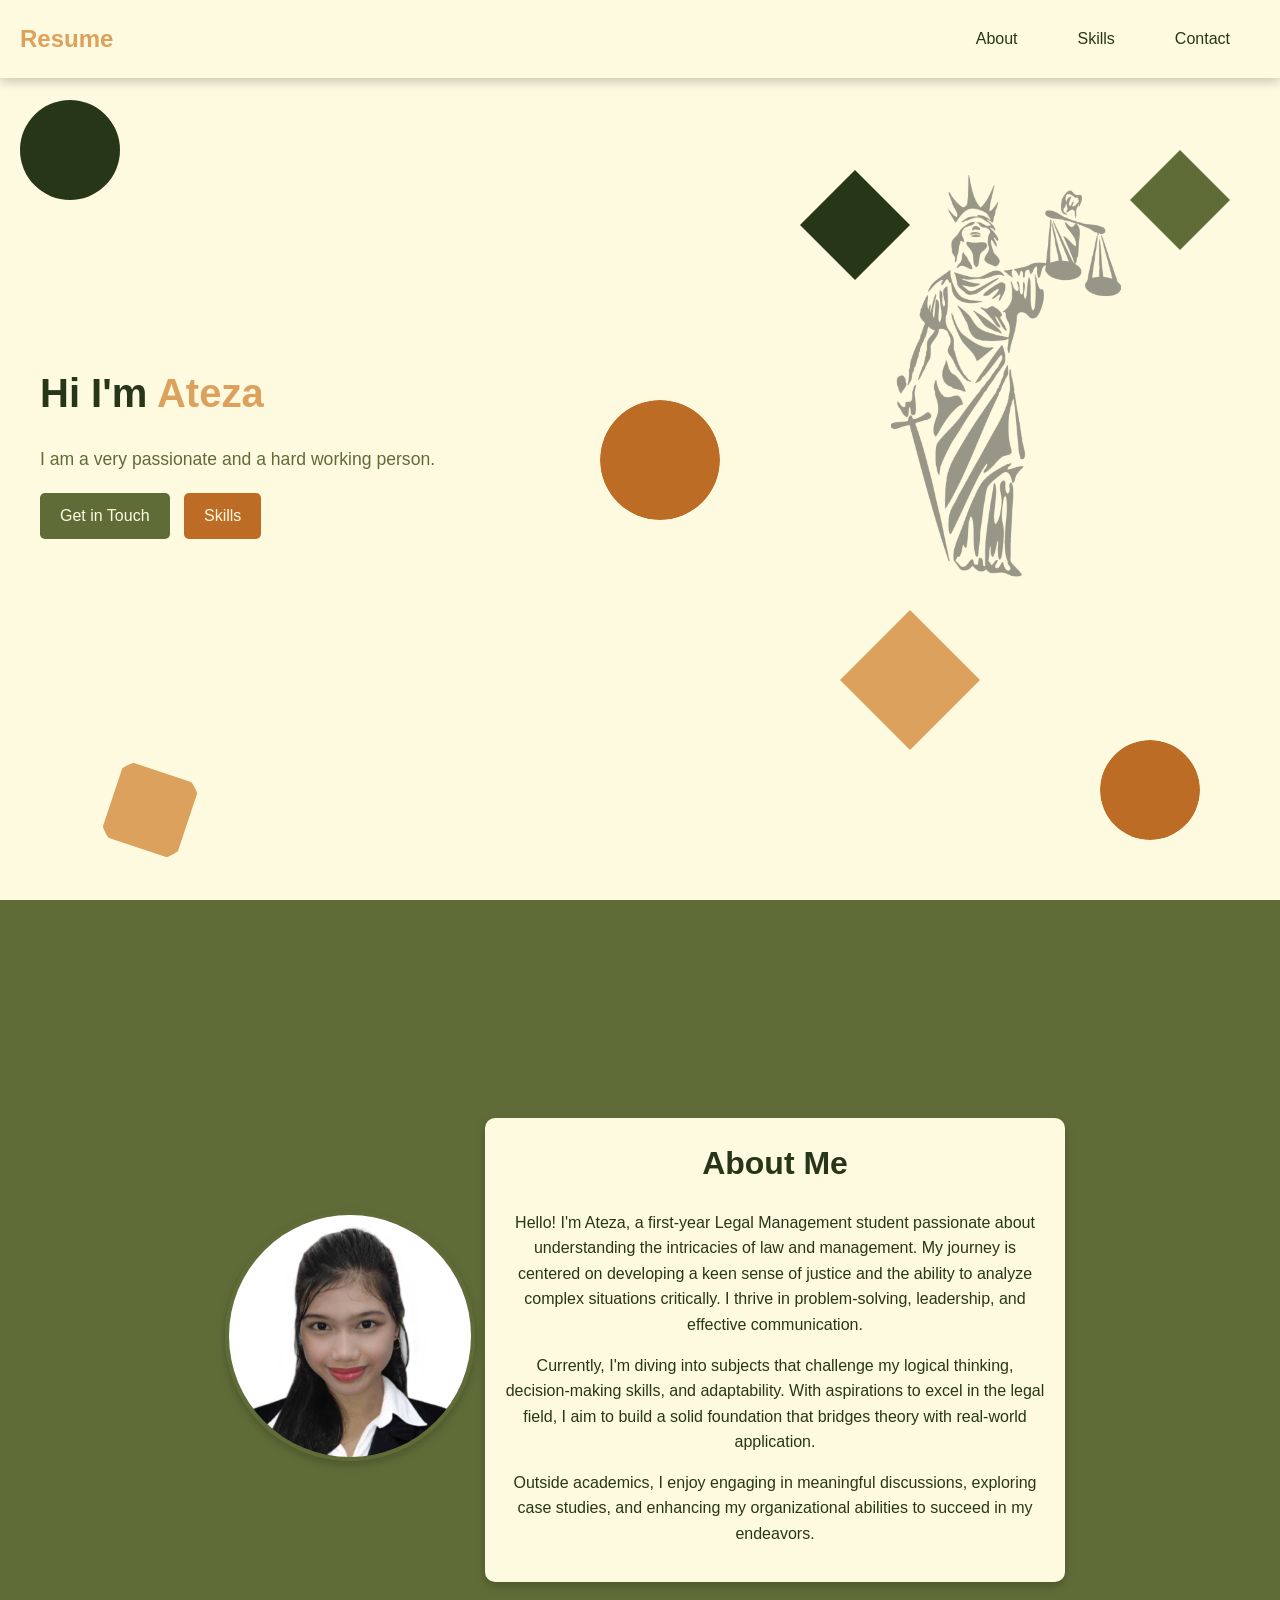
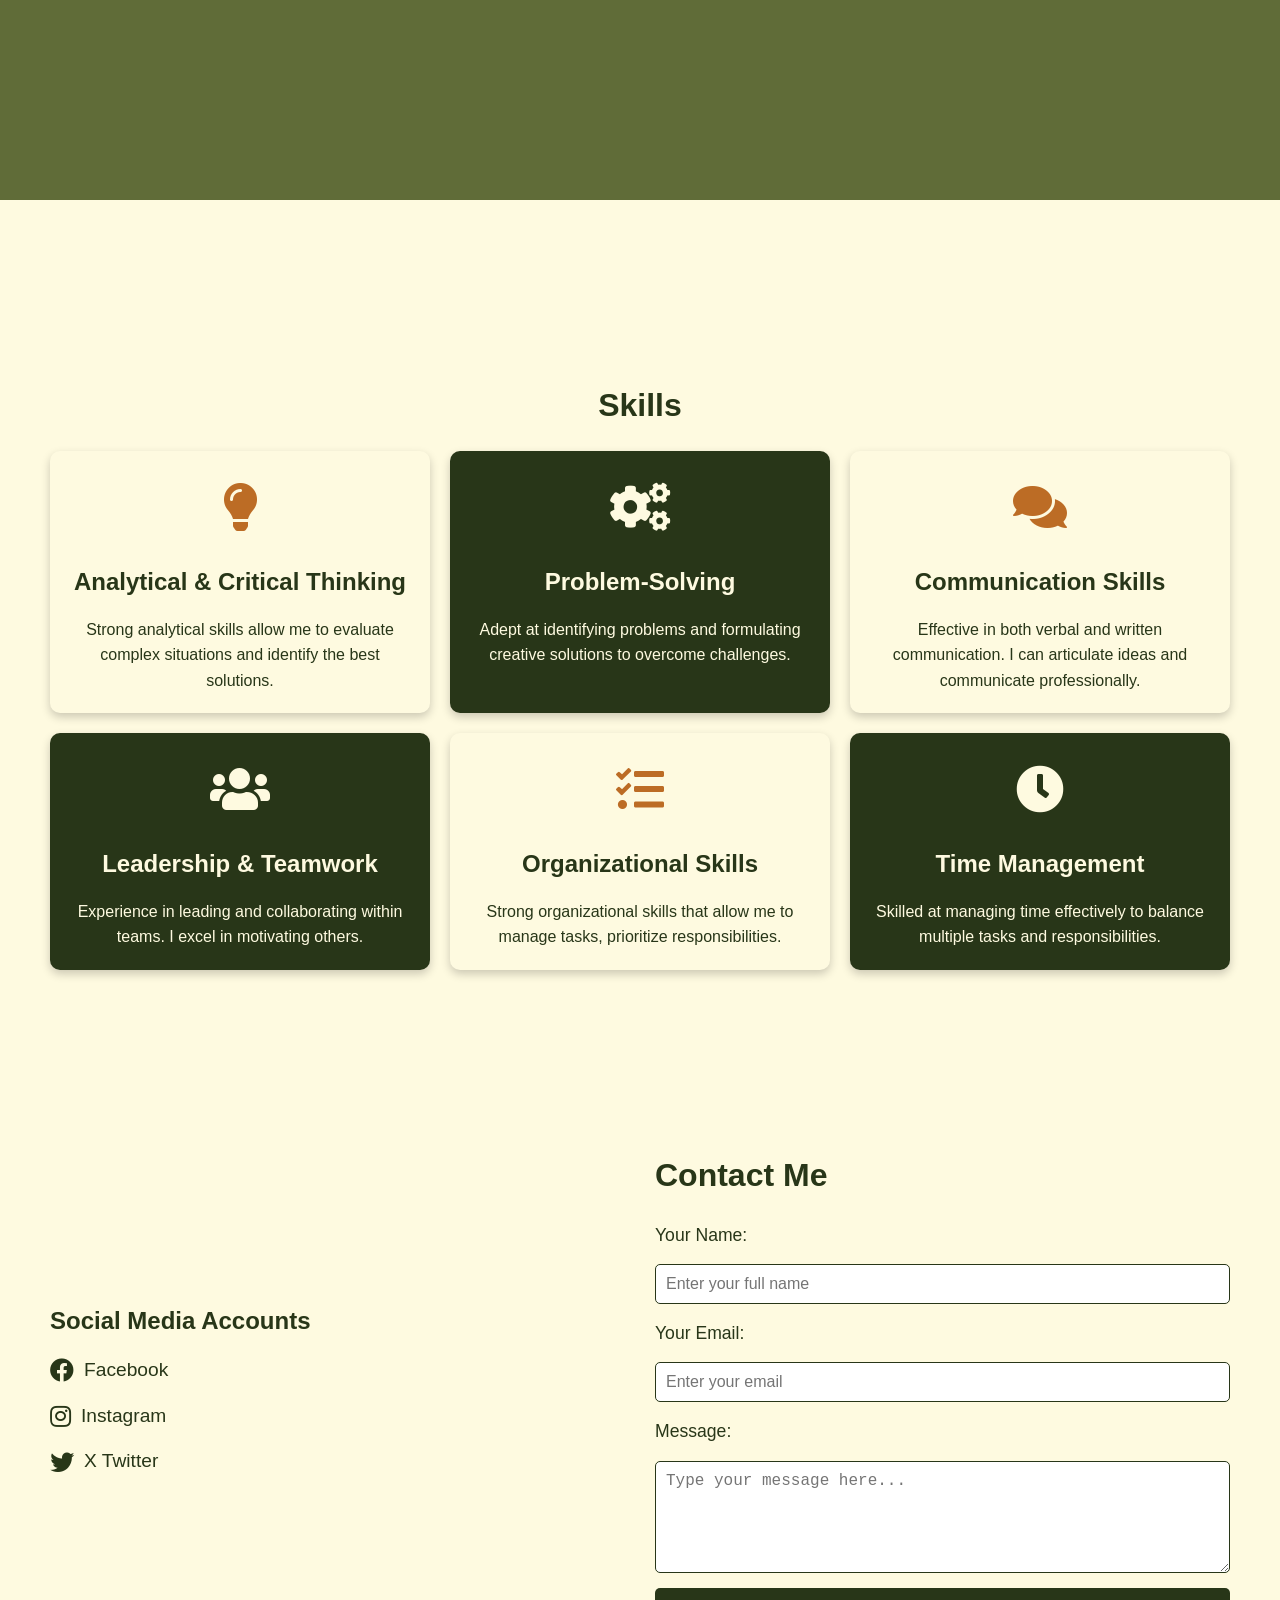
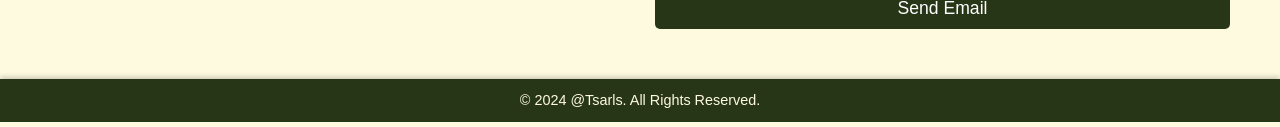
==== index.html @ a41e2f89 "Update and rename Main.html to index.html Signed-off-by: keinnnn26 <gurangoateza@gmail.com>" ====
<!DOCTYPE html>
<html lang="en">
<head>
    <meta charset="UTF-8">
    <meta name="viewport" content="width=device-width, initial-scale=1.0">
    <title>Resume Website</title>
    <link rel="stylesheet" href="/Style.css">
    <link rel="stylesheet" href="https://cdn.jsdelivr.net/npm/aos@2.3.4/dist/aos.css">
    <link href="https://cdnjs.cloudflare.com/ajax/libs/font-awesome/5.15.4/css/all.min.css" rel="stylesheet">
    <script src="https://cdn.jsdelivr.net/npm/aos@2.3.4/dist/aos.js"></script>
</head>
<body>
    <header>
        <nav class="navbar">
            <div class="logo">Resume</div>
            <ul class="nav-links">
                <li><a href="#about">About</a></li>
                <li><a href="#skills">Skills</a></li>
                <li><a href="#contact">Contact</a></li>
            </ul>
            <div class="burger">
                <div class="line1"></div>
                <div class="line2"></div>
                <div class="line3"></div>
            </div>
        </nav>
    </header>

    <section id="home" class="welcome-section">
        <div class="content">
            <h1>Hi I'm <span>Ateza</span></h1>
            <p>I am a very passionate and a hard working person.</p>
            <div class="cta-buttons">
                <a href="#contact" class="btn-secondary">Get in Touch</a>
                <a href="#skills" class="btn-primary">Skills</a>
            </div>
        </div>
        <div class="shapes-container">
            <img src="Legal-logo.png" alt="">
            <div class="shape shape1"></div>
            <div class="shape shape2"></div>
            <div class="shape shape3"></div>
            <div class="shape shape4"></div>
            <div class="shape shape5"></div>
            <div class="shape shape6"></div>
            <div class="shape shape7"></div>
        </div>
    </section>

    <!-- About Section -->
    <section id="about">
        <div class="about-container" data-aos="fade-up">
            <div class="about-image" data-aos="zoom-in">
                <img src="Pic.jpg" alt="Your Photo">
            </div>
            <div class="about-content" data-aos="fade-left">
                <h2>About Me</h2>
                <p>Hello! I'm Ateza, a first-year Legal Management student passionate about understanding the intricacies of law and management. My journey is centered on developing a keen sense of justice and the ability to analyze complex situations critically. I thrive in problem-solving, leadership, and effective communication.</p>
                <p>Currently, I'm diving into subjects that challenge my logical thinking, decision-making skills, and adaptability. With aspirations to excel in the legal field, I aim to build a solid foundation that bridges theory with real-world application.</p>
                <p>Outside academics, I enjoy engaging in meaningful discussions, exploring case studies, and enhancing my organizational abilities to succeed in my endeavors.</p>
            </div>
        </div>
    </section>

 <!-- Skills Section -->
<section id="skills">
    <h2>Skills</h2>
    <div class="skills-container">
        <!-- Analytical and Critical Thinking -->
        <div class="skill-card cream">
            <div class="skill-icon">
                <i class="fas fa-lightbulb"></i>
            </div>
            <h3>Analytical & Critical Thinking</h3>
            <p>Strong analytical skills allow me to evaluate complex situations and identify the best solutions.</p>
        </div>

         <!-- Problem Solving Skills -->
         <div class="skill-card dark-green">
            <div class="skill-icon">
                <i class="fas fa-cogs"></i>
            </div>
            <h3>Problem-Solving</h3>
            <p>Adept at identifying problems and formulating creative solutions to overcome challenges.</p>
        </div>

        <!-- Communication Skills -->
        <div class="skill-card cream">
            <div class="skill-icon">
                <i class="fas fa-comments"></i>
            </div>
            <h3>Communication Skills</h3>
            <p>Effective in both verbal and written communication. I can articulate ideas and communicate professionally.</p>
        </div>

        <!-- Leadership and Teamwork -->
        <div class="skill-card dark-green">
            <div class="skill-icon">
                <i class="fas fa-users"></i>
            </div>
            <h3>Leadership & Teamwork</h3>
            <p>Experience in leading and collaborating within teams. I excel in motivating others.</p>
        </div>

        <!-- Organizational Skills -->
        <div class="skill-card cream">
            <div class="skill-icon">
                <i class="fas fa-tasks"></i>
            </div>
            <h3>Organizational Skills</h3>
            <p>Strong organizational skills that allow me to manage tasks, prioritize responsibilities.</p>
        </div>

        <!-- Time Management -->
        <div class="skill-card dark-green">
            <div class="skill-icon">
                <i class="fas fa-clock"></i>
            </div>
            <h3>Time Management</h3>
            <p>Skilled at managing time effectively to balance multiple tasks and responsibilities.</p>
        </div>
    </div>
</section>

<section id="contacts">
    <div class="contact-container">
        <!-- Left: Social Media Links -->
        <div class="social-links">
            <h2>Social Media Accounts</h2>
            <a href="https://facebook.com" target="_blank" class="social-icon">
                <i class="fab fa-facebook"></i> Facebook
            </a>
            <a href="https://instagram.com" target="_blank" class="social-icon">
                <i class="fab fa-instagram"></i> Instagram
            </a>
            <a href="https://twitter.com" target="_blank" class="social-icon">
                <i class="fab fa-twitter"></i> X Twitter 
            </a>
        </div>

        <!-- Right: Contact Form -->
        <div class="contact-details">
            <h3>Contact Me</h3>

            <!-- Form -->
            <form action="mailto:youremail@example.com" method="post" enctype="text/plain" class="contact-form" onsubmit="return validateForm()">
                <label for="name">Your Name:</label>
                <input type="text" id="name" name="name" required pattern="[A-Za-z\s]+" placeholder="Enter your full name" title="Only letters and spaces are allowed" />

                <label for="email">Your Email:</label>
                <input type="email" id="email" name="email" required placeholder="Enter your email" />

                <label for="message">Message:</label>
                <textarea id="message" name="message" rows="5" cols="40" placeholder="Type your message here..." required></textarea>

                <button type="submit">Send Email</button>
            </form>
        </div>
    </div>
</section>

    <footer>
        <div>
            <p>&copy; 2024 @Tsarls. All Rights Reserved.</p>
        </div>
    </footer>
<script src="/script.js"></script>
<script src="https://cdn.emailjs.com/dist/email.min.js"></script>
</body>
</html>
---- Style.css ----
/* Color Palette */
:root {
    --green-dark: #283618;
    --green-light: #606C38;
    --cream: #FEFAE0;
    --brown-light: #DDA15E;
    --brown-dark: #BC6C25;
}

html {
    scroll-behavior: smooth;
}

* {
    margin: 0;
    padding: 0;
    box-sizing: border-box;
}

body {
    font-family: Arial, sans-serif;
    line-height: 1.6;
    background: var(--cream);
    color: var(--green-dark);
}

header {
    position: fixed;
    top: 0;
    width: 100%;
    background: var(--cream);
    color: white;
    z-index: 1000;
    margin-bottom: 30px;
}

.navbar {
    display: flex;
    justify-content: space-between;
    align-items: center;
    padding: 20px 20px;
    box-shadow: 0px 4px 10px rgba(0, 0, 0, 0.2);
}

.logo {
    font-size: 1.5rem;
    font-weight: bold;
    color: var(--brown-light);
}

.nav-links {
    display: flex;
    list-style: none;
}

.nav-links li {
    margin: 0 30px;
}

.nav-links a {
    text-decoration: none;
    color: var(--green-dark);
    font-size: 1rem;
    transition: color 0.3s ease-in-out;
}

.nav-links a:hover {
    color: var(--brown-light);
}

.burger {
    display: none;
    cursor: pointer;
    flex-direction: column;
    gap: 5px;
}

.burger div {
    width: 25px;
    height: 3px;
    background: var(--green-dark);
    transition: all 0.3s ease-in-out;
}

@media screen and (max-width: 768px) {
    .nav-links {
        display: none;
        flex-direction: column;
        background: var(--cream);
        position: absolute;
        top: 50px;
        right: 20px;
        width: 200px;
        text-align: center;
        border-radius: 15px;
        box-shadow: 0px 4px 10px rgba(0, 0, 0, 0.2);
    }

    .nav-links li {
        margin: 30px 10px;
    }

    .burger {
        display: flex;
    }

    .nav-links.active {
        display: flex;
    }

    .burger .line1.rotate1 {
        transform: rotate(45deg) translate(5px, 5px);
    }

    .burger .line2 {
        opacity: 0;
    }

    .burger .line3.rotate2 {
        transform: rotate(-45deg) translate(5px, -5px);
    }
}

/* Welcome Section */
.welcome-section {
    display: flex;
    justify-content: space-between;
    align-items: center;
    min-height: 100vh;
    padding: 40px;
    background: var(--cream);
}

.welcome-section .content {
    max-width: 50%;
    z-index: 2;
}

.welcome-section h1 {
    font-size: 2.5rem;
    color: var(--green-dark);
}

.welcome-section h1 span {
    color: var(--brown-light);
}

.welcome-section p {
    margin: 20px 0;
    font-size: 1.1rem;
    color: var(--green-light);
}

.cta-buttons {
    margin-top: 20px;
}

.cta-buttons .btn-primary,
.cta-buttons .btn-secondary {
    display: inline-block;
    padding: 10px 20px;
    margin-right: 10px;
    font-size: 1rem;
    text-decoration: none;
    border-radius: 5px;
    transition: all 0.3s ease-in-out;

}

.cta-buttons .btn-primary {
    background: var(--brown-dark);
    color: var(--cream);
}

.cta-buttons .btn-primary:hover {
    background: var(--brown-light);
}

.cta-buttons .btn-secondary {
    background: var(--green-light);
    color: var(--cream);
}

.cta-buttons .btn-secondary:hover {
    background: var(--green-dark);
}


/* Container for the shapes */
.shapes-container {
    position: absolute;
    top: 0;
    left: 0;
    width: 100%;
    height: 100%;
    z-index: 1; 
    pointer-events: none; 
    overflow: hidden;
}

/* Shared styles for shapes */
.shape {
    position: absolute;
    width: 100px;
    height: 100px;
    border-radius: 50%;
    transition: transform 0.3s ease-in-out;
    pointer-events: auto; 
}

.shapes-container img {
    position: absolute;
    top: 150px;
    left: 750px;
    width: 40%; 
    height: auto;
    z-index: 1;
    opacity: 40%; 
    pointer-events: none;
}


.shape:hover {
    transform: scale(1.1) rotate(10deg);
}

/* Unique positions and designs for each shape */
.shape1 {
    background: var(--green-dark);
    top: 100px;
    left: 20px;
}

.shape2 {
    background: var(--green-light);
    clip-path: polygon(50% 0%, 100% 50%, 50% 100%, 0% 50%);
    top: 150px;
    right: 50px;
}

.shape3 {
    background: var(--brown-light);
    clip-path: polygon(25% 0%, 100% 25%, 75% 100%, 0% 75%);
    bottom: 40px;
    left: 100px;
}

.shape4 {
    background: var(--brown-dark);
    clip-path: circle(50% at 50% 50%);
    bottom: 60px;
    right: 80px;
}

.shape5 {
    background: var(--brown-dark);
    clip-path: circle(50% at 50% 50%);
    top: 400px;
    left: 600px;
    width: 120px;
    height: 120px;
}

.shape6 {
    background: var(--brown-light);
    clip-path: polygon(50% 0%, 100% 50%, 50% 100%, 0% 50%);
    bottom: 150px;
    right: 300px;
    width: 140px;
    height: 140px;
}

.shape7{
    background: var(--green-dark);
    clip-path: polygon(50% 0%, 100% 50%, 50% 100%, 0% 50%);
    top: 170px;
    left: 800px;
    width: 110px;
    height: 110px;
}


@media screen and (max-width: 768px) {
    .welcome-section {
        flex-direction: column;
        text-align: center;
        margin-top: 200px;
    }

    .welcome-section .content {
        max-width: 100%;
    }

    .shapes {
        justify-content: center;
    }

    .shapes-container img {
        position: static; 
        width: 70%; 
        margin: 150px 150px 10px auto; 
        display: block;  
        opacity: 10%;
    }
}

/* About Section */
#about {
    padding: 60px 20px;
    background: var(--green-light);
    color: var(--cream);
    text-align: center;
    min-height: 100vh; 
    display: flex; 
    flex-direction: column; 
    justify-content: center;
    align-items: center;
}

.about-container {
    display: flex;
    align-items: center;
    justify-content: space-between;
    max-width: 1200px;
    margin: 0 auto;
    padding: 20px;
    flex-wrap: wrap; 
}

.about-image {
    flex: 1;
    text-align: center;
    margin-bottom: 20px; 
}

.about-image img {
    max-width: 250px;
    border-radius: 50%;
    border: 4px solid var(--green-light);
    box-shadow: 0px 4px 10px rgba(0, 0, 0, 0.2);
}

.about-content {
    flex: 2;
    padding: 20px;
    color: var(--green-dark);
    background: var(--cream);
    border-radius: 10px;
    box-shadow: 0px 4px 10px rgba(0, 0, 0, 0.2);
    max-width: 600px; 
}

.about-content h2 {
    font-size: 2rem;
    margin-bottom: 20px;
}

.about-content p {
    margin-bottom: 15px;
    line-height: 1.6;
    color: var(--green-dark);
}

/* Media Queries for Responsiveness */
@media screen and (max-width: 768px) {
    #about {
        padding: 40px 20px;
    }

    .about-container {
        flex-direction: column; 
        align-items: center; 
    }

    .about-image img {
        max-width: 200px;
    }

    .about-content {
        padding: 20px;
        max-width: 100%; 
    }

    .about-content h2 {
        font-size: 1.8rem; 
    }

    .about-content p {
        font-size: 1rem; 
    }
}

/* Skills Section */
#skills {
    padding: 50px;
    text-align: center;
    background: var(--cream);
    color: var(--green-dark);
    min-height: 100vh; 
    display: flex;
    flex-direction: column;
    justify-content: center;
}

/* Title Style */
#skills h2 {
    font-size: 2rem;
    margin-bottom: 20px;
    margin-top: 50px;
    color: var(--green-dark);
}

.skills-container {
    max-width: 1200px;
    margin: 0 auto;
    display: grid;
    grid-template-columns: repeat(3, 1fr); 
    gap: 20px;
}

.skill-card {
    padding: 20px;
    border-radius: 10px;
    box-shadow: 0px 4px 10px rgba(0, 0, 0, 0.2);
    text-align: center;
    transition: transform 0.3s ease-in-out;
    opacity: 0;
    transform: translateY(30px); 
}

.skill-card.cream {
    background: var(--cream);
    color: var(--green-dark);
}

.skill-card.dark-green {
    background: var(--green-dark);
    color: var(--cream);
}

.skill-card.dark-green .skill-icon {
    color: var(--cream); 
}

.skill-card:hover {
    transform: translateY(-10px);
}

.skill-icon {
    font-size: 3rem;
    color: var(--brown-dark);
    margin-bottom: 15px;
}

.skill-card.dark-green .skill-icon {
    color: var(--cream);
}

.skill-card h3 {
    font-size: 1.5rem;
    margin-bottom: 15px;
    color: inherit;
}

.skill-card p {
    font-size: 1rem;
    line-height: 1.6;
    color: inherit;
}

/* Media Query for Mobile Devices */
@media screen and (max-width: 768px) {
    .skills-container {
        grid-template-columns: 1fr; 
    }
}

@keyframes fadeInOnScroll {
    from {
        opacity: 0;
        transform: translateY(50px);
    }
    to {
        opacity: 1;
        transform: translateY(0);
    }
}

.skill-card {
    animation: fadeInOnScroll 1s ease-out forwards;
}

.skill-card.cream {
    animation-delay: 0.1s;
}

.skill-card.dark-green {
    animation-delay: 0.2s;
}


@media screen and (max-width: 600px) {
    #skills {
        padding: 20px;
    }

    .skills-container {
        grid-template-columns: 1fr; 
    }

    .skill-card {
        padding: 15px;
        font-size: 0.9rem; 
    }
}

#contacts {
    padding: 50px;
    background: var(--cream);
    color: var(--green-dark);
}

.contact-container {
    display: grid;
    grid-template-columns: 1fr 1fr; /* 2 equal-width columns */
    gap: 30px;
    align-items: center;
    max-width: 1200px;
    margin: 0 auto;
}

.social-links {
    display: flex;
    flex-direction: column;
    gap: 15px;
}

.social-icon {
    display: flex;
    align-items: center;
    text-decoration: none;
    color: var(--green-dark);
    font-size: 1.2rem;
    transition: color 0.3s ease;
}

.social-icon i {
    font-size: 1.5rem;
    margin-right: 10px;
}

.social-icon:hover {
    color: var(--green-light);
}

.contact-details {
    display: flex;
    flex-direction: column;
    gap: 20px;
}

.contact-details h3 {
    font-size: 2rem;
    color: var(--green-dark);
}

.contact-form {
    display: flex;
    flex-direction: column;
    gap: 15px;
}

.contact-form label {
    font-size: 1.1rem;
    color: var(--green-dark);
}

.contact-form input,
.contact-form textarea {
    padding: 10px;
    border-radius: 5px;
    border: 1px solid var(--green-dark);
    font-size: 1rem;
}

.contact-form input[type="text"]:focus,
.contact-form input[type="email"]:focus,
.contact-form textarea:focus {
    outline: none;
    border-color: var(--green-light);
}

.contact-form button {
    padding: 10px;
    background-color: var(--green-dark);
    color: white;
    border: none;
    border-radius: 5px;
    font-size: 1.1rem;
    cursor: pointer;
    transition: background-color 0.3s ease;
}

.contact-form button:hover {
    background-color: var(--green-light);
}

/* Responsive adjustments */
@media screen and (max-width: 768px) {
    .contact-container {
        grid-template-columns: 1fr; /* Stack the sections on smaller screens */
        text-align: center;
    }

    .social-links {
        align-items: center;
    }

    .contact-details form {
        width: 100%;
    }

    .contact-form input,
    .contact-form textarea,
    .contact-form button {
        width: 100%;
    }
}









footer {
    background: var(--green-dark);
    color: var(--cream);
    text-align: center;
    padding: 10px 20px;
    font-size: 0.9rem;
    box-shadow: 0px -2px 5px rgba(0, 0, 0, 0.2);
}
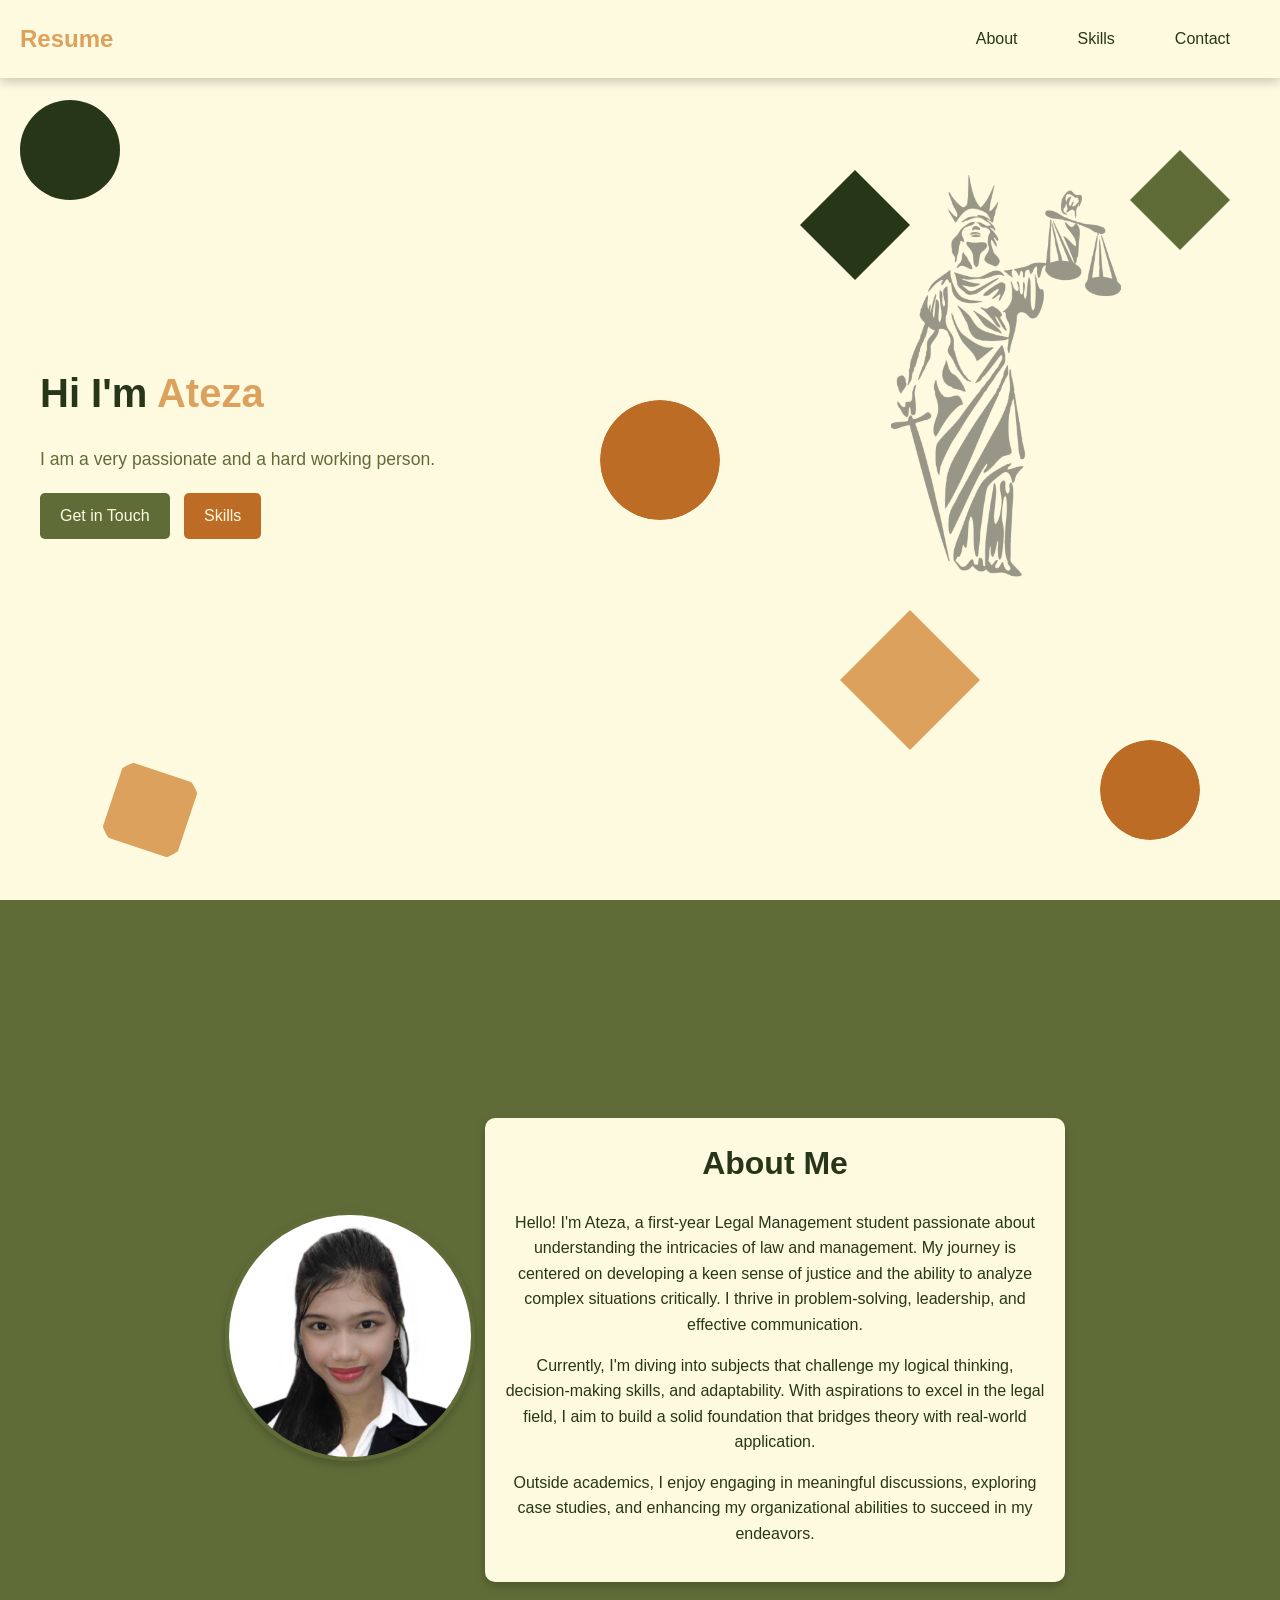
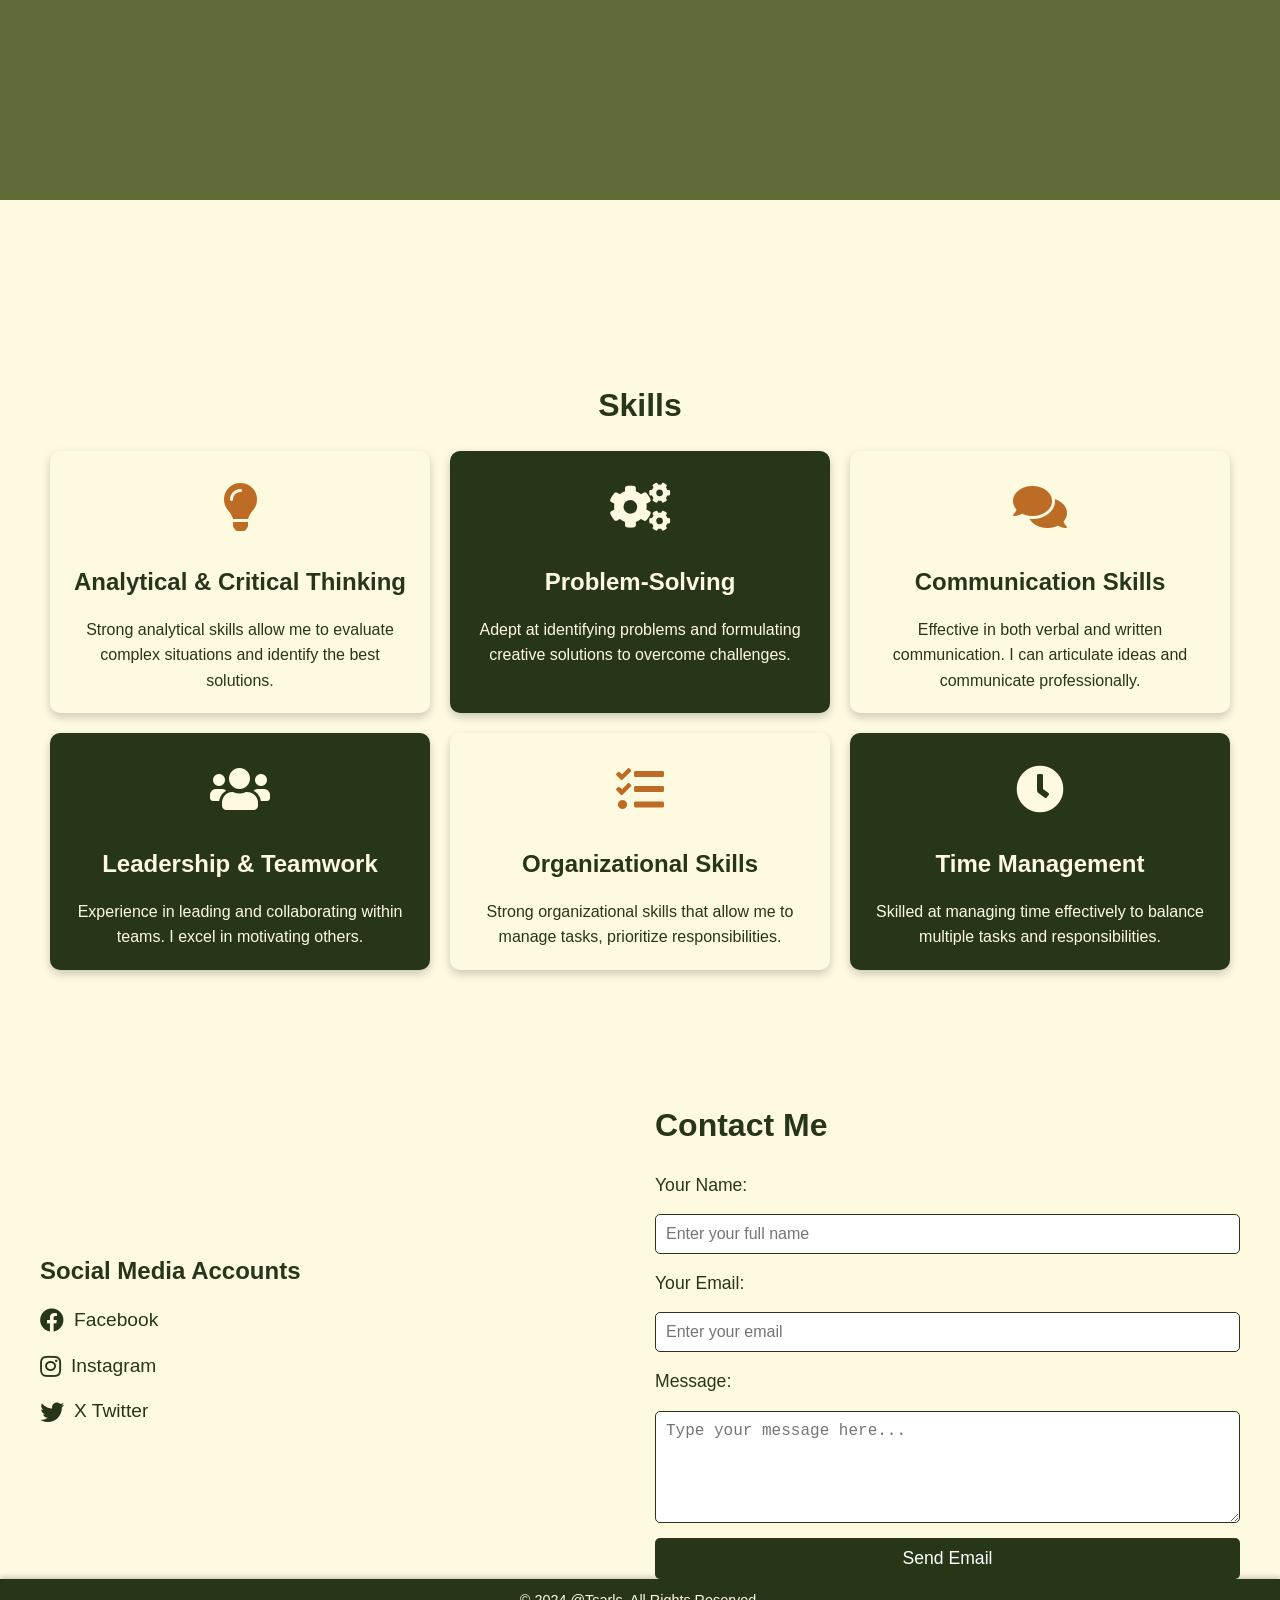
==== commit 2ca662de: "Update index.html Signed-off-by: keinnnn26 <gurangoateza@gmail.com>" ====
--- a/index.html
+++ b/index.html
@@ -3,8 +3,9 @@
 <head>
     <meta charset="UTF-8">
     <meta name="viewport" content="width=device-width, initial-scale=1.0">
-    <title>Resume Website</title>
-    <link rel="stylesheet" href="/Style.css">
+    <title>Ateza Resume</title>
+    <link rel="icon" href="assests/images/Legal-logo.png" type="image/png">
+    <link rel="stylesheet" href="assests/css/style.css">
     <link rel="stylesheet" href="https://cdn.jsdelivr.net/npm/aos@2.3.4/dist/aos.css">
     <link href="https://cdnjs.cloudflare.com/ajax/libs/font-awesome/5.15.4/css/all.min.css" rel="stylesheet">
     <script src="https://cdn.jsdelivr.net/npm/aos@2.3.4/dist/aos.js"></script>
@@ -36,7 +37,7 @@
             </div>
         </div>
         <div class="shapes-container">
-            <img src="Legal-logo.png" alt="">
+            <img src="assests/images/Legal-logo.png" alt="">
             <div class="shape shape1"></div>
             <div class="shape shape2"></div>
             <div class="shape shape3"></div>
@@ -51,7 +52,7 @@
     <section id="about">
         <div class="about-container" data-aos="fade-up">
             <div class="about-image" data-aos="zoom-in">
-                <img src="Pic.jpg" alt="Your Photo">
+                <img src="assests/images/Pic.jpg" alt="Your Photo">
             </div>
             <div class="about-content" data-aos="fade-left">
                 <h2>About Me</h2>
@@ -122,7 +123,7 @@
     </div>
 </section>
 
-<section id="contacts">
+<section id="contact">
     <div class="contact-container">
         <!-- Left: Social Media Links -->
         <div class="social-links">
@@ -143,7 +144,7 @@
             <h3>Contact Me</h3>
 
             <!-- Form -->
-            <form action="mailto:youremail@example.com" method="post" enctype="text/plain" class="contact-form" onsubmit="return validateForm()">
+            <form action="mailto:gurangoateza@gmail.com" method="post" enctype="text/plain" class="contact-form" onsubmit="return validateForm()">
                 <label for="name">Your Name:</label>
                 <input type="text" id="name" name="name" required pattern="[A-Za-z\s]+" placeholder="Enter your full name" title="Only letters and spaces are allowed" />
 
@@ -164,7 +165,7 @@
             <p>&copy; 2024 @Tsarls. All Rights Reserved.</p>
         </div>
     </footer>
-<script src="/script.js"></script>
+<script src="assests/js/script.js"></script>
 <script src="https://cdn.emailjs.com/dist/email.min.js"></script>
 </body>
 </html>
--- a/assests/css/style.css
+++ b/assests/css/style.css
@@ -0,0 +1,645 @@
+/* Color Palette */
+:root {
+    --green-dark: #283618;
+    --green-light: #606C38;
+    --cream: #FEFAE0;
+    --brown-light: #DDA15E;
+    --brown-dark: #BC6C25;
+}
+
+html {
+    scroll-behavior: smooth;
+}
+
+* {
+    margin: 0;
+    padding: 0;
+    box-sizing: border-box;
+}
+
+body {
+    font-family: Arial, sans-serif;
+    line-height: 1.6;
+    background: var(--cream);
+    color: var(--green-dark);
+}
+
+header {
+    position: fixed;
+    top: 0;
+    width: 100%;
+    background: var(--cream);
+    color: white;
+    z-index: 1000;
+    margin-bottom: 30px;
+}
+
+.navbar {
+    display: flex;
+    justify-content: space-between;
+    align-items: center;
+    padding: 20px 20px;
+    box-shadow: 0px 4px 10px rgba(0, 0, 0, 0.2);
+}
+
+.logo {
+    font-size: 1.5rem;
+    font-weight: bold;
+    color: var(--brown-light);
+}
+
+.nav-links {
+    display: flex;
+    list-style: none;
+}
+
+.nav-links li {
+    margin: 0 30px;
+}
+
+.nav-links a {
+    text-decoration: none;
+    color: var(--green-dark);
+    font-size: 1rem;
+    transition: color 0.3s ease-in-out;
+}
+
+.nav-links a:hover {
+    color: var(--brown-light);
+}
+
+.burger {
+    display: none;
+    cursor: pointer;
+    flex-direction: column;
+    gap: 5px;
+}
+
+.burger div {
+    width: 25px;
+    height: 3px;
+    background: var(--green-dark);
+    transition: all 0.3s ease-in-out;
+}
+
+@media screen and (max-width: 768px) {
+    .nav-links {
+        display: none;
+        flex-direction: column;
+        background: var(--cream);
+        position: absolute;
+        top: 50px;
+        right: 20px;
+        width: 200px;
+        text-align: center;
+        border-radius: 15px;
+        box-shadow: 0px 4px 10px rgba(0, 0, 0, 0.2);
+    }
+
+    .nav-links li {
+        margin: 30px 10px;
+    }
+
+    .burger {
+        display: flex;
+    }
+
+    .nav-links.active {
+        display: flex;
+    }
+
+    .burger .line1.rotate1 {
+        transform: rotate(45deg) translate(5px, 5px);
+    }
+
+    .burger .line2 {
+        opacity: 0;
+    }
+
+    .burger .line3.rotate2 {
+        transform: rotate(-45deg) translate(5px, -5px);
+    }
+}
+
+/* Welcome Section */
+.welcome-section {
+    display: flex;
+    justify-content: space-between;
+    align-items: center;
+    min-height: 100vh;
+    padding: 40px;
+    background: var(--cream);
+}
+
+.welcome-section .content {
+    max-width: 50%;
+    z-index: 2;
+}
+
+.welcome-section h1 {
+    font-size: 2.5rem;
+    color: var(--green-dark);
+}
+
+.welcome-section h1 span {
+    color: var(--brown-light);
+}
+
+.welcome-section p {
+    margin: 20px 0;
+    font-size: 1.1rem;
+    color: var(--green-light);
+}
+
+.cta-buttons {
+    margin-top: 20px;
+}
+
+.cta-buttons .btn-primary,
+.cta-buttons .btn-secondary {
+    display: inline-block;
+    padding: 10px 20px;
+    margin-right: 10px;
+    font-size: 1rem;
+    text-decoration: none;
+    border-radius: 5px;
+    transition: all 0.3s ease-in-out;
+
+}
+
+.cta-buttons .btn-primary {
+    background: var(--brown-dark);
+    color: var(--cream);
+}
+
+.cta-buttons .btn-primary:hover {
+    background: var(--brown-light);
+}
+
+.cta-buttons .btn-secondary {
+    background: var(--green-light);
+    color: var(--cream);
+}
+
+.cta-buttons .btn-secondary:hover {
+    background: var(--green-dark);
+}
+
+
+/* Container for the shapes */
+.shapes-container {
+    position: absolute;
+    top: 0;
+    left: 0;
+    width: 100%;
+    height: 100%;
+    z-index: 1; 
+    pointer-events: none; 
+    overflow: hidden;
+}
+
+/* Shared styles for shapes */
+.shape {
+    position: absolute;
+    width: 100px;
+    height: 100px;
+    border-radius: 50%;
+    transition: transform 0.3s ease-in-out;
+    pointer-events: auto; 
+}
+
+.shapes-container img {
+    position: absolute;
+    top: 150px;
+    left: 750px;
+    width: 40%; 
+    height: auto;
+    z-index: 1;
+    opacity: 40%; 
+    pointer-events: none;
+}
+
+
+.shape:hover {
+    transform: scale(1.1) rotate(10deg);
+}
+
+/* Unique positions and designs for each shape */
+.shape1 {
+    background: var(--green-dark);
+    top: 100px;
+    left: 20px;
+}
+
+.shape2 {
+    background: var(--green-light);
+    clip-path: polygon(50% 0%, 100% 50%, 50% 100%, 0% 50%);
+    top: 150px;
+    right: 50px;
+}
+
+.shape3 {
+    background: var(--brown-light);
+    clip-path: polygon(25% 0%, 100% 25%, 75% 100%, 0% 75%);
+    bottom: 40px;
+    left: 100px;
+}
+
+.shape4 {
+    background: var(--brown-dark);
+    clip-path: circle(50% at 50% 50%);
+    bottom: 60px;
+    right: 80px;
+}
+
+.shape5 {
+    background: var(--brown-dark);
+    clip-path: circle(50% at 50% 50%);
+    top: 400px;
+    left: 600px;
+    width: 120px;
+    height: 120px;
+}
+
+.shape6 {
+    background: var(--brown-light);
+    clip-path: polygon(50% 0%, 100% 50%, 50% 100%, 0% 50%);
+    bottom: 150px;
+    right: 300px;
+    width: 140px;
+    height: 140px;
+}
+
+.shape7{
+    background: var(--green-dark);
+    clip-path: polygon(50% 0%, 100% 50%, 50% 100%, 0% 50%);
+    top: 170px;
+    left: 800px;
+    width: 110px;
+    height: 110px;
+}
+
+
+@media screen and (max-width: 768px) {
+    .welcome-section {
+        flex-direction: column;
+        text-align: center;
+        margin-top: 200px;
+    }
+
+    .welcome-section .content {
+        max-width: 100%;
+    }
+
+    .shapes {
+        justify-content: center;
+    }
+
+    .shapes-container img {
+        position: static; 
+        width: 70%; 
+        margin: 150px 150px 10px auto; 
+        display: block;  
+        opacity: 10%;
+    }
+}
+
+/* About Section */
+#about {
+    padding: 60px 20px;
+    background: var(--green-light);
+    color: var(--cream);
+    text-align: center;
+    min-height: 100vh; 
+    display: flex; 
+    flex-direction: column; 
+    justify-content: center;
+    align-items: center;
+}
+
+.about-container {
+    display: flex;
+    align-items: center;
+    justify-content: space-between;
+    max-width: 1200px;
+    margin: 0 auto;
+    padding: 20px;
+    flex-wrap: wrap; 
+}
+
+.about-image {
+    flex: 1;
+    text-align: center;
+    margin-bottom: 20px; 
+}
+
+.about-image img {
+    max-width: 250px;
+    border-radius: 50%;
+    border: 4px solid var(--green-light);
+    box-shadow: 0px 4px 10px rgba(0, 0, 0, 0.2);
+}
+
+.about-content {
+    flex: 2;
+    padding: 20px;
+    color: var(--green-dark);
+    background: var(--cream);
+    border-radius: 10px;
+    box-shadow: 0px 4px 10px rgba(0, 0, 0, 0.2);
+    max-width: 600px; 
+}
+
+.about-content h2 {
+    font-size: 2rem;
+    margin-bottom: 20px;
+}
+
+.about-content p {
+    margin-bottom: 15px;
+    line-height: 1.6;
+    color: var(--green-dark);
+}
+
+/* Media Queries for Responsiveness */
+@media screen and (max-width: 768px) {
+    #about {
+        padding: 40px 20px;
+    }
+
+    .about-container {
+        flex-direction: column; 
+        align-items: center; 
+    }
+
+    .about-image img {
+        max-width: 200px;
+    }
+
+    .about-content {
+        padding: 20px;
+        max-width: 100%; 
+    }
+
+    .about-content h2 {
+        font-size: 1.8rem; 
+    }
+
+    .about-content p {
+        font-size: 1rem; 
+    }
+}
+
+/* Skills Section */
+#skills {
+    padding: 50px;
+    text-align: center;
+    background: var(--cream);
+    color: var(--green-dark);
+    min-height: 100vh; 
+    display: flex;
+    flex-direction: column;
+    justify-content: center;
+}
+
+/* Title Style */
+#skills h2 {
+    font-size: 2rem;
+    margin-bottom: 20px;
+    margin-top: 50px;
+    color: var(--green-dark);
+}
+
+.skills-container {
+    max-width: 1200px;
+    margin: 0 auto;
+    display: grid;
+    grid-template-columns: repeat(3, 1fr); 
+    gap: 20px;
+}
+
+.skill-card {
+    padding: 20px;
+    border-radius: 10px;
+    box-shadow: 0px 4px 10px rgba(0, 0, 0, 0.2);
+    text-align: center;
+    transition: transform 0.3s ease-in-out;
+    opacity: 0;
+    transform: translateY(30px); 
+}
+
+.skill-card.cream {
+    background: var(--cream);
+    color: var(--green-dark);
+}
+
+.skill-card.dark-green {
+    background: var(--green-dark);
+    color: var(--cream);
+}
+
+.skill-card.dark-green .skill-icon {
+    color: var(--cream); 
+}
+
+.skill-card:hover {
+    transform: translateY(-10px);
+}
+
+.skill-icon {
+    font-size: 3rem;
+    color: var(--brown-dark);
+    margin-bottom: 15px;
+}
+
+.skill-card.dark-green .skill-icon {
+    color: var(--cream);
+}
+
+.skill-card h3 {
+    font-size: 1.5rem;
+    margin-bottom: 15px;
+    color: inherit;
+}
+
+.skill-card p {
+    font-size: 1rem;
+    line-height: 1.6;
+    color: inherit;
+}
+
+/* Media Query for Mobile Devices */
+@media screen and (max-width: 768px) {
+    .skills-container {
+        grid-template-columns: 1fr; 
+    }
+}
+
+@keyframes fadeInOnScroll {
+    from {
+        opacity: 0;
+        transform: translateY(50px);
+    }
+    to {
+        opacity: 1;
+        transform: translateY(0);
+    }
+}
+
+.skill-card {
+    animation: fadeInOnScroll 1s ease-out forwards;
+}
+
+.skill-card.cream {
+    animation-delay: 0.1s;
+}
+
+.skill-card.dark-green {
+    animation-delay: 0.2s;
+}
+
+
+@media screen and (max-width: 600px) {
+    #skills {
+        padding: 20px;
+    }
+
+    .skills-container {
+        grid-template-columns: 1fr; 
+    }
+
+    .skill-card {
+        padding: 15px;
+        font-size: 0.9rem; 
+    }
+}
+
+#contacts {
+    padding: 50px;
+    background: var(--cream);
+    color: var(--green-dark);
+}
+
+.contact-container {
+    display: grid;
+    grid-template-columns: 1fr 1fr; /* 2 equal-width columns */
+    gap: 30px;
+    align-items: center;
+    max-width: 1200px;
+    margin: 0 auto;
+}
+
+.social-links {
+    display: flex;
+    flex-direction: column;
+    gap: 15px;
+}
+
+.social-icon {
+    display: flex;
+    align-items: center;
+    text-decoration: none;
+    color: var(--green-dark);
+    font-size: 1.2rem;
+    transition: color 0.3s ease;
+}
+
+.social-icon i {
+    font-size: 1.5rem;
+    margin-right: 10px;
+}
+
+.social-icon:hover {
+    color: var(--green-light);
+}
+
+.contact-details {
+    display: flex;
+    flex-direction: column;
+    gap: 20px;
+}
+
+.contact-details h3 {
+    font-size: 2rem;
+    color: var(--green-dark);
+}
+
+.contact-form {
+    display: flex;
+    flex-direction: column;
+    gap: 15px;
+}
+
+.contact-form label {
+    font-size: 1.1rem;
+    color: var(--green-dark);
+}
+
+.contact-form input,
+.contact-form textarea {
+    padding: 10px;
+    border-radius: 5px;
+    border: 1px solid var(--green-dark);
+    font-size: 1rem;
+}
+
+.contact-form input[type="text"]:focus,
+.contact-form input[type="email"]:focus,
+.contact-form textarea:focus {
+    outline: none;
+    border-color: var(--green-light);
+}
+
+.contact-form button {
+    padding: 10px;
+    background-color: var(--green-dark);
+    color: white;
+    border: none;
+    border-radius: 5px;
+    font-size: 1.1rem;
+    cursor: pointer;
+    transition: background-color 0.3s ease;
+}
+
+.contact-form button:hover {
+    background-color: var(--green-light);
+}
+
+/* Responsive adjustments */
+@media screen and (max-width: 768px) {
+    .contact-container {
+        grid-template-columns: 1fr; /* Stack the sections on smaller screens */
+        text-align: center;
+    }
+
+    .social-links {
+        align-items: center;
+    }
+
+    .contact-details form {
+        width: 100%;
+    }
+
+    .contact-form input,
+    .contact-form textarea,
+    .contact-form button {
+        width: 100%;
+    }
+}
+
+
+
+
+
+
+
+
+
+footer {
+    background: var(--green-dark);
+    color: var(--cream);
+    text-align: center;
+    padding: 10px 20px;
+    font-size: 0.9rem;
+    box-shadow: 0px -2px 5px rgba(0, 0, 0, 0.2);
+}
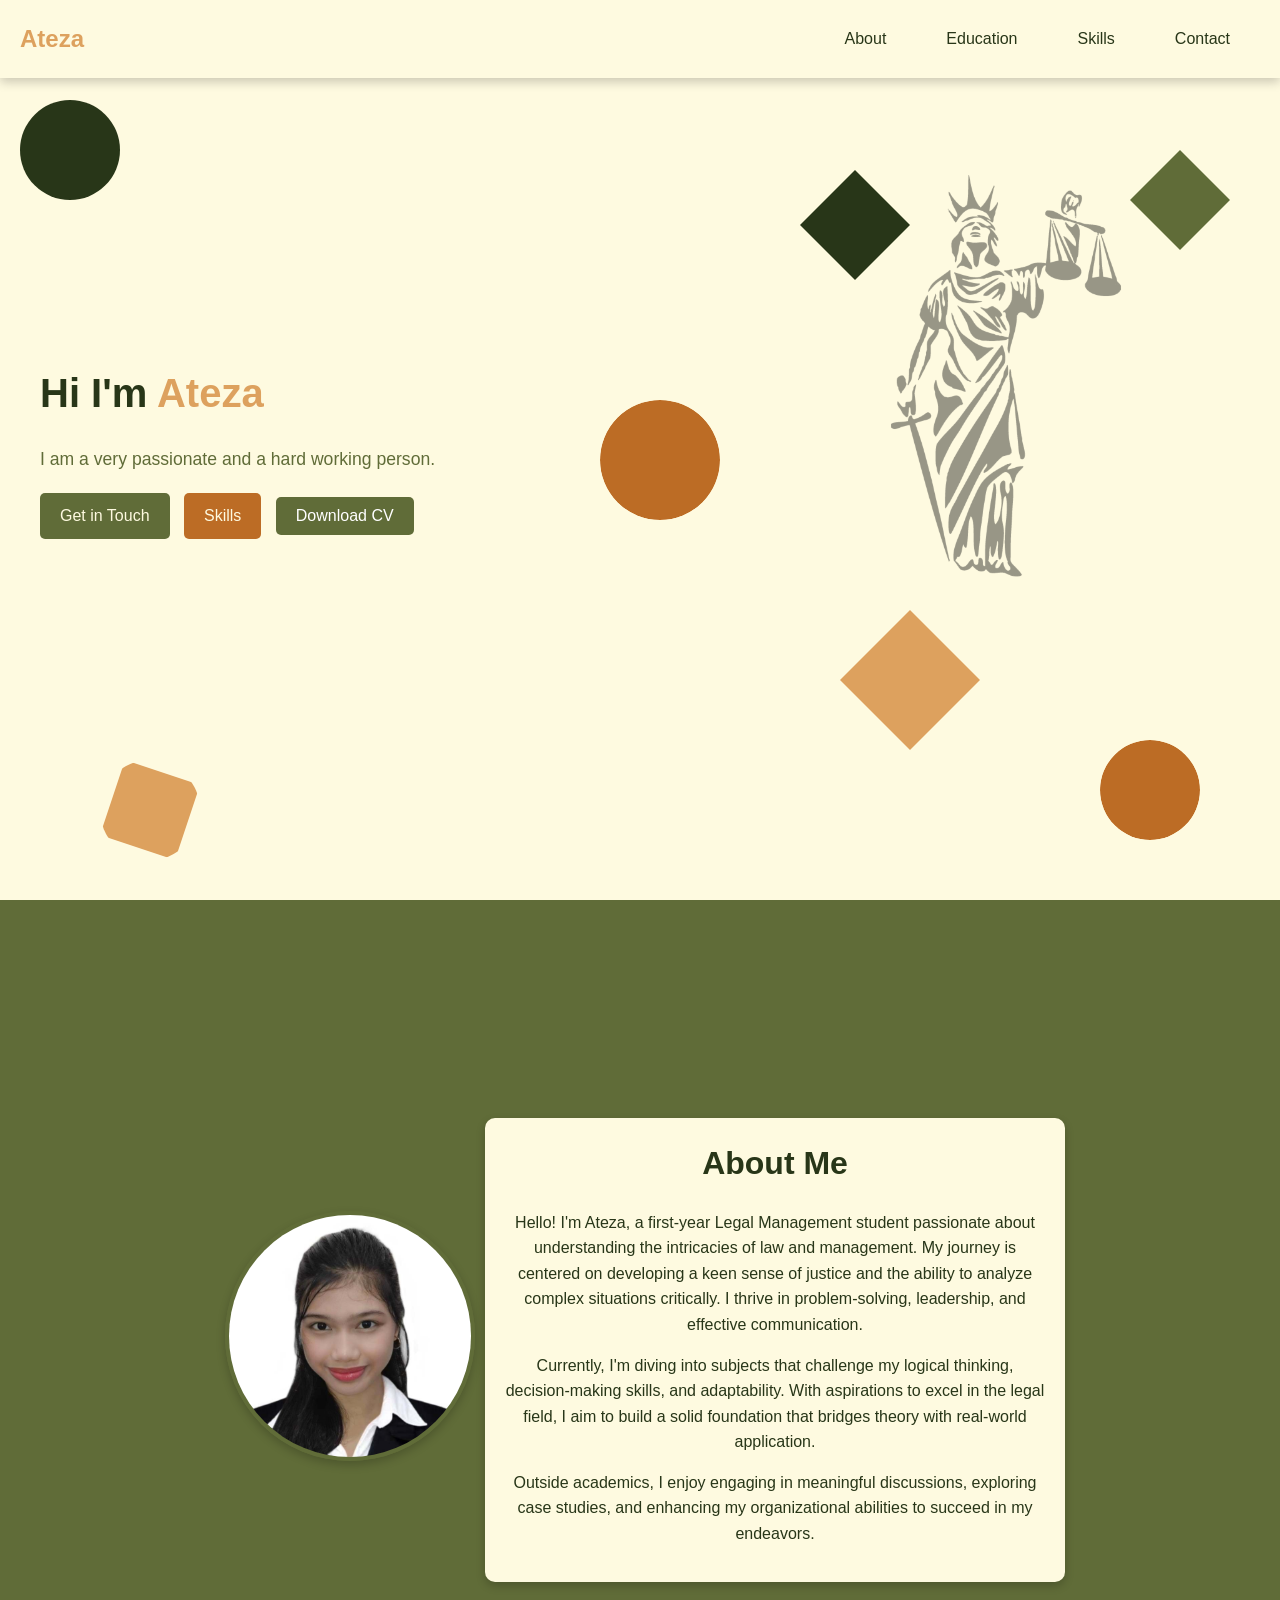
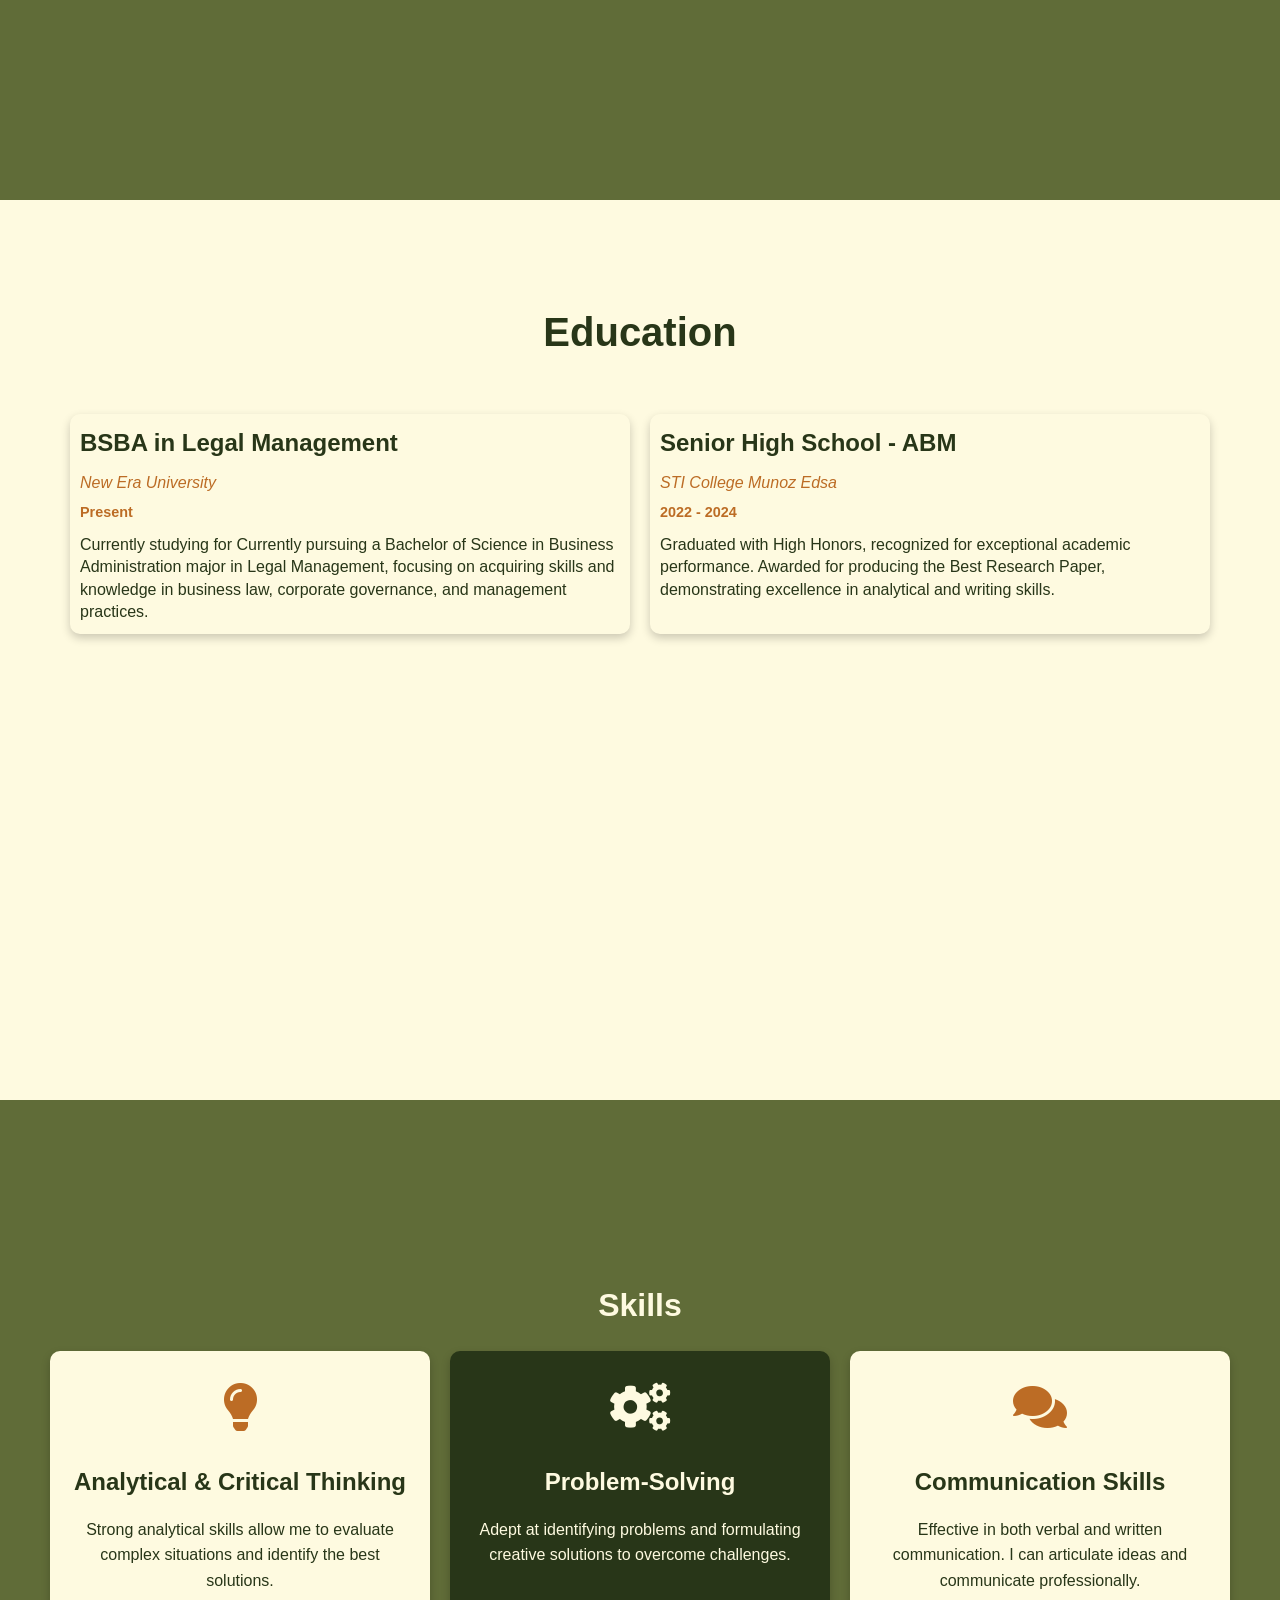
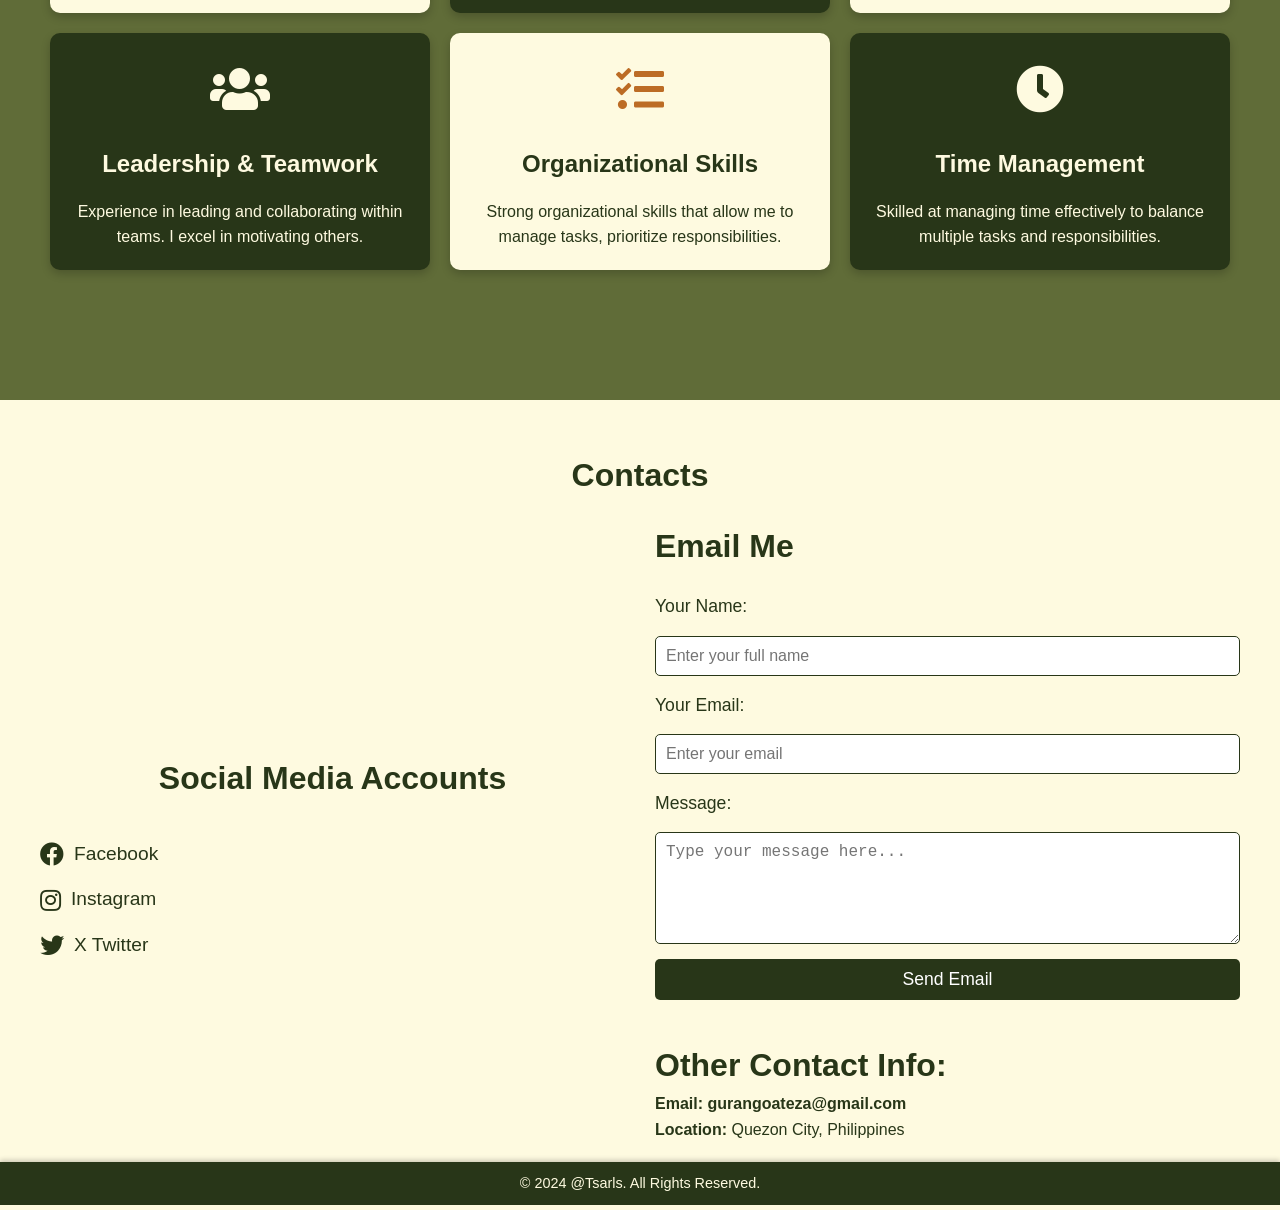
==== commit 065527cb: "Add files via upload Signed-off-by: keinnnn26 <gurangoateza@gmail.com>" ====
--- a/index.html
+++ b/index.html
@@ -4,8 +4,8 @@
     <meta charset="UTF-8">
     <meta name="viewport" content="width=device-width, initial-scale=1.0">
     <title>Ateza Resume</title>
-    <link rel="icon" href="assests/images/Legal-logo.png" type="image/png">
-    <link rel="stylesheet" href="assests/css/style.css">
+    <link rel="icon" href="assets/images/Legal-logo.png" type="image/png">
+    <link rel="stylesheet" href="assets/css/style.css">
     <link rel="stylesheet" href="https://cdn.jsdelivr.net/npm/aos@2.3.4/dist/aos.css">
     <link href="https://cdnjs.cloudflare.com/ajax/libs/font-awesome/5.15.4/css/all.min.css" rel="stylesheet">
     <script src="https://cdn.jsdelivr.net/npm/aos@2.3.4/dist/aos.js"></script>
@@ -13,9 +13,10 @@
 <body>
     <header>
         <nav class="navbar">
-            <div class="logo">Resume</div>
+            <div class="logo">Ateza</div>
             <ul class="nav-links">
                 <li><a href="#about">About</a></li>
+                <li><a href="#education">Education</a></li>
                 <li><a href="#skills">Skills</a></li>
                 <li><a href="#contact">Contact</a></li>
             </ul>
@@ -34,10 +35,11 @@
             <div class="cta-buttons">
                 <a href="#contact" class="btn-secondary">Get in Touch</a>
                 <a href="#skills" class="btn-primary">Skills</a>
+                <button onclick="downloadCV()" class="btn-download">Download CV</button>
             </div>
         </div>
         <div class="shapes-container">
-            <img src="assests/images/Legal-logo.png" alt="">
+            <img src="assets/images/Legal-logo.png" alt="">
             <div class="shape shape1"></div>
             <div class="shape shape2"></div>
             <div class="shape shape3"></div>
@@ -52,7 +54,7 @@
     <section id="about">
         <div class="about-container" data-aos="fade-up">
             <div class="about-image" data-aos="zoom-in">
-                <img src="assests/images/Pic.jpg" alt="Your Photo">
+                <img src="assets/images/Pic.jpg" alt="Your Photo">
             </div>
             <div class="about-content" data-aos="fade-left">
                 <h2>About Me</h2>
@@ -62,6 +64,34 @@
             </div>
         </div>
     </section>
+
+
+<!-- Education Section -->
+<section id="education">
+    <h2>Education</h2>
+    <div class="education-container">
+        <!-- First Education Entry -->
+        <div class="education-card">
+            <h3>BSBA in Legal Management</h3>
+            <p class="institution">New Era University</p>
+            <p class="year">Present</p>
+            <p class="description">
+                Currently studying for Currently pursuing a Bachelor of Science in Business Administration major in Legal Management, focusing on acquiring skills and knowledge in business law, corporate governance, and management practices.
+            </p>
+        </div>
+
+        <!-- Second Education Entry -->
+        <div class="education-card">
+            <h3>Senior High School - ABM</h3>
+            <p class="institution">STI College Munoz Edsa</p>
+            <p class="year">2022 - 2024</p>
+            <p class="description">
+                Graduated with High Honors, recognized for exceptional academic performance. Awarded for producing the Best Research Paper, demonstrating excellence in analytical and writing skills.
+            </p>
+        </div>
+
+    </div>
+</section>
 
  <!-- Skills Section -->
 <section id="skills">
@@ -122,10 +152,10 @@
         </div>
     </div>
 </section>
-
 <section id="contact">
+    <h2>Contacts</h2>
     <div class="contact-container">
-        <!-- Left: Social Media Links -->
+        <!-- Left: Social Media Accounts -->
         <div class="social-links">
             <h2>Social Media Accounts</h2>
             <a href="https://facebook.com" target="_blank" class="social-icon">
@@ -139,9 +169,9 @@
             </a>
         </div>
 
-        <!-- Right: Contact Form -->
+        <!-- Right: Contact Details and Form -->
         <div class="contact-details">
-            <h3>Contact Me</h3>
+            <h3>Email Me</h3>
 
             <!-- Form -->
             <form action="mailto:gurangoateza@gmail.com" method="post" enctype="text/plain" class="contact-form" onsubmit="return validateForm()">
@@ -156,6 +186,13 @@
 
                 <button type="submit">Send Email</button>
             </form>
+
+            <!-- Contact Details -->
+            <div class="additional-info">
+                <h3>Other Contact Info:</h3>
+                <p><strong>Email:</strong> <a href="mailto:gurangoateza@gmail.com">gurangoateza@gmail.com</a></p>
+                <p><strong>Location:</strong> Quezon City, Philippines</p>
+            </div>
         </div>
     </div>
 </section>
@@ -165,7 +202,7 @@
             <p>&copy; 2024 @Tsarls. All Rights Reserved.</p>
         </div>
     </footer>
-<script src="assests/js/script.js"></script>
+<script src="assets/js/script.js"></script>
 <script src="https://cdn.emailjs.com/dist/email.min.js"></script>
 </body>
-</html>
+</html>
--- a/assets/css/style.css
+++ b/assets/css/style.css
@@ -0,0 +1,794 @@
+/* Color Palette */
+:root {
+    --green-dark: #283618;
+    --green-light: #606C38;
+    --cream: #FEFAE0;
+    --brown-light: #DDA15E;
+    --brown-dark: #BC6C25;
+}
+
+html {
+    scroll-behavior: smooth;
+}
+
+* {
+    margin: 0;
+    padding: 0;
+    box-sizing: border-box;
+}
+
+body {
+    font-family: Arial, sans-serif;
+    line-height: 1.6;
+    background: var(--cream);
+    color: var(--green-dark);
+}
+
+header {
+    position: fixed;
+    top: 0;
+    width: 100%;
+    background: var(--cream);
+    color: white;
+    z-index: 1000;
+    margin-bottom: 30px;
+}
+
+.navbar {
+    display: flex;
+    justify-content: space-between;
+    align-items: center;
+    padding: 20px 20px;
+    box-shadow: 0px 4px 10px rgba(0, 0, 0, 0.2);
+}
+
+.logo {
+    font-size: 1.5rem;
+    font-weight: bold;
+    color: var(--brown-light);
+}
+
+.nav-links {
+    display: flex;
+    list-style: none;
+}
+
+.nav-links li {
+    margin: 0 30px;
+}
+
+.nav-links a {
+    text-decoration: none;
+    color: var(--green-dark);
+    font-size: 1rem;
+    transition: color 0.3s ease-in-out;
+}
+
+.nav-links a:hover {
+    color: var(--brown-light);
+}
+
+.burger {
+    display: none;
+    cursor: pointer;
+    flex-direction: column;
+    gap: 5px;
+}
+
+.burger div {
+    width: 25px;
+    height: 3px;
+    background: var(--green-dark);
+    transition: all 0.3s ease-in-out;
+}
+
+@media screen and (max-width: 768px) {
+    .nav-links {
+        display: none;
+        flex-direction: column;
+        background: var(--cream);
+        position: absolute;
+        top: 50px;
+        right: 20px;
+        width: 200px;
+        text-align: center;
+        border-radius: 15px;
+        box-shadow: 0px 4px 10px rgba(0, 0, 0, 0.2);
+    }
+
+    .nav-links li {
+        margin: 30px 10px;
+    }
+
+    .burger {
+        display: flex;
+    }
+
+    .nav-links.active {
+        display: flex;
+    }
+
+    .burger .line1.rotate1 {
+        transform: rotate(45deg) translate(5px, 5px);
+    }
+
+    .burger .line2 {
+        opacity: 0;
+    }
+
+    .burger .line3.rotate2 {
+        transform: rotate(-45deg) translate(5px, -5px);
+    }
+}
+
+/* Welcome Section */
+.welcome-section {
+    display: flex;
+    justify-content: space-between;
+    align-items: center;
+    min-height: 100vh;
+    padding: 40px;
+    background: var(--cream);
+}
+
+.welcome-section .content {
+    max-width: 50%;
+    z-index: 2;
+}
+
+.welcome-section h1 {
+    font-size: 2.5rem;
+    color: var(--green-dark);
+}
+
+.welcome-section h1 span {
+    color: var(--brown-light);
+}
+
+.welcome-section p {
+    margin: 20px 0;
+    font-size: 1.1rem;
+    color: var(--green-light);
+}
+
+.btn-download {
+    display: inline-block;
+    padding: 10px 20px;
+    margin-right: 10px;
+    background-color: var(--green-light);
+    color: white;
+    text-align: center;
+    text-decoration: none;
+    font-size: 16px;
+    border-radius: 5px;
+    border: none;
+    cursor: pointer;
+    transition: background 0.3s ease;
+}
+
+.btn-download:hover {
+    background: var(--green-dark);
+}
+
+.cta-buttons {
+    margin-top: 20px;
+}
+
+.cta-buttons .btn-primary,
+.cta-buttons .btn-secondary {
+    display: inline-block;
+    padding: 10px 20px;
+    margin-right: 10px;
+    font-size: 1rem;
+    text-decoration: none;
+    border-radius: 5px;
+    transition: all 0.3s ease-in-out;
+
+}
+
+.cta-buttons .btn-primary {
+    background: var(--brown-dark);
+    color: var(--cream);
+}
+
+.cta-buttons .btn-primary:hover {
+    background: var(--brown-light);
+}
+
+.cta-buttons .btn-secondary {
+    background: var(--green-light);
+    color: var(--cream);
+}
+
+.cta-buttons .btn-secondary:hover {
+    background: var(--green-dark);
+}
+
+
+/* Container for the shapes */
+.shapes-container {
+    position: absolute;
+    top: 0;
+    left: 0;
+    width: 100%;
+    height: 100%;
+    z-index: 1; 
+    pointer-events: none; 
+    overflow: hidden;
+}
+
+/* Shared styles for shapes */
+.shape {
+    position: absolute;
+    width: 100px;
+    height: 100px;
+    border-radius: 50%;
+    transition: transform 0.3s ease-in-out;
+    pointer-events: auto; 
+}
+
+.shapes-container img {
+    position: absolute;
+    top: 150px;
+    left: 750px;
+    width: 40%; 
+    height: auto;
+    z-index: 1;
+    opacity: 40%; 
+    pointer-events: none;
+}
+
+
+.shape:hover {
+    transform: scale(1.1) rotate(10deg);
+}
+
+/* Unique positions and designs for each shape */
+.shape1 {
+    background: var(--green-dark);
+    top: 100px;
+    left: 20px;
+}
+
+.shape2 {
+    background: var(--green-light);
+    clip-path: polygon(50% 0%, 100% 50%, 50% 100%, 0% 50%);
+    top: 150px;
+    right: 50px;
+}
+
+.shape3 {
+    background: var(--brown-light);
+    clip-path: polygon(25% 0%, 100% 25%, 75% 100%, 0% 75%);
+    bottom: 40px;
+    left: 100px;
+}
+
+.shape4 {
+    background: var(--brown-dark);
+    clip-path: circle(50% at 50% 50%);
+    bottom: 60px;
+    right: 80px;
+}
+
+.shape5 {
+    background: var(--brown-dark);
+    clip-path: circle(50% at 50% 50%);
+    top: 400px;
+    left: 600px;
+    width: 120px;
+    height: 120px;
+}
+
+.shape6 {
+    background: var(--brown-light);
+    clip-path: polygon(50% 0%, 100% 50%, 50% 100%, 0% 50%);
+    bottom: 150px;
+    right: 300px;
+    width: 140px;
+    height: 140px;
+}
+
+.shape7{
+    background: var(--green-dark);
+    clip-path: polygon(50% 0%, 100% 50%, 50% 100%, 0% 50%);
+    top: 170px;
+    left: 800px;
+    width: 110px;
+    height: 110px;
+}
+
+
+@media screen and (max-width: 768px) {
+    .welcome-section {
+        flex-direction: column;
+        text-align: center;
+        margin-top: 200px;
+    }
+
+    .welcome-section .content {
+        max-width: 100%;
+    }
+
+    .shapes {
+        justify-content: center;
+    }
+
+    .shapes-container img {
+        position: static; 
+        width: 70%; 
+        margin: 150px 150px 10px auto; 
+        display: block;  
+        opacity: 10%;
+    }
+}
+
+/* About Section */
+#about {
+    padding: 60px 20px;
+    background: var(--green-light);
+    color: var(--cream);
+    text-align: center;
+    min-height: 100vh; 
+    display: flex; 
+    flex-direction: column; 
+    justify-content: center;
+    align-items: center;
+}
+
+.about-container {
+    display: flex;
+    align-items: center;
+    justify-content: space-between;
+    max-width: 1200px;
+    margin: 0 auto;
+    padding: 20px;
+    flex-wrap: wrap; 
+}
+
+.about-image {
+    flex: 1;
+    text-align: center;
+    margin-bottom: 20px; 
+}
+
+.about-image img {
+    max-width: 250px;
+    border-radius: 50%;
+    border: 4px solid var(--green-light);
+    box-shadow: 0px 4px 10px rgba(0, 0, 0, 0.2);
+}
+
+.about-content {
+    flex: 2;
+    padding: 20px;
+    color: var(--green-dark);
+    background: var(--cream);
+    border-radius: 10px;
+    box-shadow: 0px 4px 10px rgba(0, 0, 0, 0.2);
+    max-width: 600px; 
+}
+
+.about-content h2 {
+    font-size: 2rem;
+    margin-bottom: 20px;
+}
+
+.about-content p {
+    margin-bottom: 15px;
+    line-height: 1.6;
+    color: var(--green-dark);
+}
+
+@media screen and (max-width: 768px) {
+    #about {
+        padding: 40px 20px;
+    }
+
+    .about-container {
+        flex-direction: column; 
+        align-items: center; 
+    }
+
+    .about-image img {
+        max-width: 200px;
+    }
+
+    .about-content {
+        padding: 20px;
+        max-width: 100%; 
+    }
+
+    .about-content h2 {
+        font-size: 1.8rem; 
+    }
+
+    .about-content p {
+        font-size: 1rem; 
+    }
+}
+
+/* Education Section */
+#education {
+    height: 100vh; 
+    padding: 50px; 
+    background: var(--cream);
+    color: var(--green-dark);
+    text-align: center;
+    box-sizing: border-box; 
+}
+
+#education h2 {
+    margin-top: 50px;
+    font-size: 2rem; 
+    margin-bottom: 50px;
+    color: var(--green-dark);
+}
+
+.education-container {
+    max-width: 100%; 
+    margin: 0 auto;
+    display: grid;
+    grid-template-columns: 1fr;
+    gap: 20px;
+    padding: 0 20px; 
+}
+
+.education-card {
+    padding: 15px;
+    background: var(--white);
+    border-radius: 10px;
+    box-shadow: 0px 4px 10px rgba(0, 0, 0, 0.2);
+    text-align: left;
+    transition: transform 0.3s ease, box-shadow 0.3s ease;
+}
+
+.education-card:hover {
+    transform: translateY(-10px);
+    box-shadow: 0px 6px 15px rgba(0, 0, 0, 0.3);
+}
+
+.education-card h3 {
+    font-size: 1.3rem; 
+    color: var(--green-dark);
+    margin-bottom: 8px;
+}
+
+.education-card .institution {
+    font-size: 1rem; 
+    font-style: italic;
+    margin-bottom: 5px;
+    color: var(--brown-dark);
+}
+
+.education-card .year {
+    font-size: 0.9rem; 
+    font-weight: bold;
+    color: var(--brown-dark);
+    margin-bottom: 10px;
+}
+
+.education-card .description {
+    font-size: 0.9rem; 
+    color: var(--green-dark);
+    line-height: 1.4;
+}
+
+/* Media Queries for Responsive Design */
+@media (min-width: 600px) {
+    .education-container {
+        grid-template-columns: repeat(auto-fit, minmax(300px, 1fr)); 
+    }
+
+    #education h2 {
+        font-size: 2.5rem; 
+    }
+
+    .education-card {
+        padding: 10px;
+    }
+
+    .education-card h3 {
+        font-size: 1.5rem;
+    }
+
+    .education-card .description {
+        font-size: 1rem;
+    }
+}
+
+
+/* Skills Section */
+#skills {
+    padding: 50px;
+    text-align: center;
+    background: var(--green-light);
+    color: var(--green-dark);
+    min-height: 100vh; 
+    display: flex;
+    flex-direction: column;
+    justify-content: center;
+}
+
+
+#skills h2 {
+    font-size: 2rem;
+    margin-bottom: 20px;
+    margin-top: 50px;
+    color: var(--cream);
+}
+
+.skills-container {
+    max-width: 1200px;
+    margin: 0 auto;
+    display: grid;
+    grid-template-columns: repeat(3, 1fr); 
+    gap: 20px;
+}
+
+.skill-card {
+    padding: 20px;
+    border-radius: 10px;
+    box-shadow: 0px 4px 10px rgba(0, 0, 0, 0.2);
+    text-align: center;
+    transition: transform 0.3s ease-in-out;
+    opacity: 0;
+}
+
+.skill-card.cream {
+    background: var(--cream);
+    color: var(--green-dark);
+}
+
+.skill-card.dark-green {
+    background: var(--green-dark);
+    color: var(--cream);
+}
+
+.skill-card.dark-green .skill-icon {
+    color: var(--cream); 
+}
+
+.skill-card:hover {
+    transform: translateY(-10px);
+    box-shadow: 0px 6px 15px rgba(0, 0, 0, 0.3);
+}
+
+
+.skill-icon {
+    font-size: 3rem;
+    color: var(--brown-dark);
+    margin-bottom: 15px;
+}
+
+.skill-card.dark-green .skill-icon {
+    color: var(--cream);
+}
+
+.skill-card h3 {
+    font-size: 1.5rem;
+    margin-bottom: 15px;
+    color: inherit;
+}
+
+.skill-card p {
+    font-size: 1rem;
+    line-height: 1.6;
+    color: inherit;
+}
+
+@media screen and (max-width: 768px) {
+    .skills-container {
+        grid-template-columns: 1fr; 
+    }
+}
+
+@keyframes fadeInOnScroll {
+    from {
+        opacity: 0;
+        transform: translateY(50px);
+    }
+    to {
+        opacity: 1;
+        transform: translateY(0);
+    }
+}
+
+.skill-card {
+    animation: fadeInOnScroll 1s ease-out forwards;
+}
+
+.skill-card.cream {
+    animation-delay: 0.1s;
+}
+
+.skill-card.dark-green {
+    animation-delay: 0.2s;
+}
+
+
+@media screen and (max-width: 600px) {
+    #skills {
+        padding: 20px;
+    }
+
+    .skills-container {
+        grid-template-columns: 1fr; 
+    }
+
+    .skill-card {
+        padding: 15px;
+        font-size: 0.9rem; 
+    }
+}
+
+
+
+#contacts {
+    padding: 50px;
+    background: var(--cream);
+    color: var(--green-dark);
+}
+
+#contact h2 {
+    font-size: 2rem;
+    margin-bottom: 20px;
+    margin-top: 50px;
+    color: var(--green-dark);
+    text-align: center;
+}
+
+.contact-container {
+    display: grid;
+    grid-template-columns: 1fr 1fr; 
+    gap: 30px;
+    align-items: center;
+    max-width: 1200px;
+    margin: 0 auto;
+    margin-bottom: 20px;
+}
+
+.social-links {
+    display: flex;
+    flex-direction: column;
+    gap: 15px;
+}
+
+.social-icon {
+    display: flex;
+    align-items: center;
+    text-decoration: none;
+    color: var(--green-dark);
+    font-size: 1.2rem;
+    transition: color 0.3s ease;
+}
+
+.social-icon i {
+    font-size: 1.5rem;
+    margin-right: 10px;
+}
+
+.social-icon:hover {
+    color: var(--green-light);
+}
+
+.contact-details {
+    display: flex;
+    flex-direction: column;
+    gap: 20px;
+}
+
+.contact-details h3 {
+    font-size: 2rem;
+    color: var(--green-dark);
+}
+
+.contact-form {
+    display: flex;
+    flex-direction: column;
+    gap: 15px;
+}
+
+.additional-info {
+    margin-top: 20px;
+    font-size: 1rem;
+    color: var(--green-dark);
+}
+
+.additional-info a {
+    color: var(--green-dark);
+    text-decoration: none;
+    font-weight: bold;
+}
+
+.additional-info a:hover {
+    text-decoration: underline;
+}
+
+.contact-form label {
+    font-size: 1.1rem;
+    color: var(--green-dark);
+}
+
+.contact-form input,
+.contact-form textarea {
+    padding: 10px;
+    border-radius: 5px;
+    border: 1px solid var(--green-dark);
+    font-size: 1rem;
+}
+
+.contact-form input[type="text"]:focus,
+.contact-form input[type="email"]:focus,
+.contact-form textarea:focus {
+    outline: none;
+    border-color: var(--green-light);
+}
+
+.contact-form button {
+    padding: 10px;
+    background-color: var(--green-dark);
+    color: white;
+    border: none;
+    border-radius: 5px;
+    font-size: 1.1rem;
+    cursor: pointer;
+    transition: background-color 0.3s ease;
+}
+
+.contact-form button:hover {
+    background-color: var(--green-light);
+}
+
+
+@media screen and (max-width: 768px) {
+    .contact-container {
+        grid-template-columns: 1fr; 
+        text-align: center;
+    }
+
+    .social-links {
+        align-items: center;
+    }
+
+    .contact-details {
+        text-align: center; 
+    }
+
+    .contact-details h3 {
+        font-size: 1.6rem; 
+    }
+
+    .contact-form input,
+    .contact-form textarea,
+    .contact-form button {
+        width: 100%; 
+    }
+
+    .contact-form label {
+        font-size: 1rem; 
+    }
+
+    .contact-form input,
+    .contact-form textarea {
+        font-size: 0.9rem;
+    }
+}
+
+footer {
+    background: var(--green-dark);
+    color: var(--cream);
+    text-align: center;
+    padding: 10px 20px;
+    font-size: 0.9rem;
+    box-shadow: 0px -2px 5px rgba(0, 0, 0, 0.2);
+}
+
+@media screen and (max-width: 480px) {
+    footer {
+        font-size: 0.8rem; 
+        padding: 10px 15px; 
+    }
+}
+
+
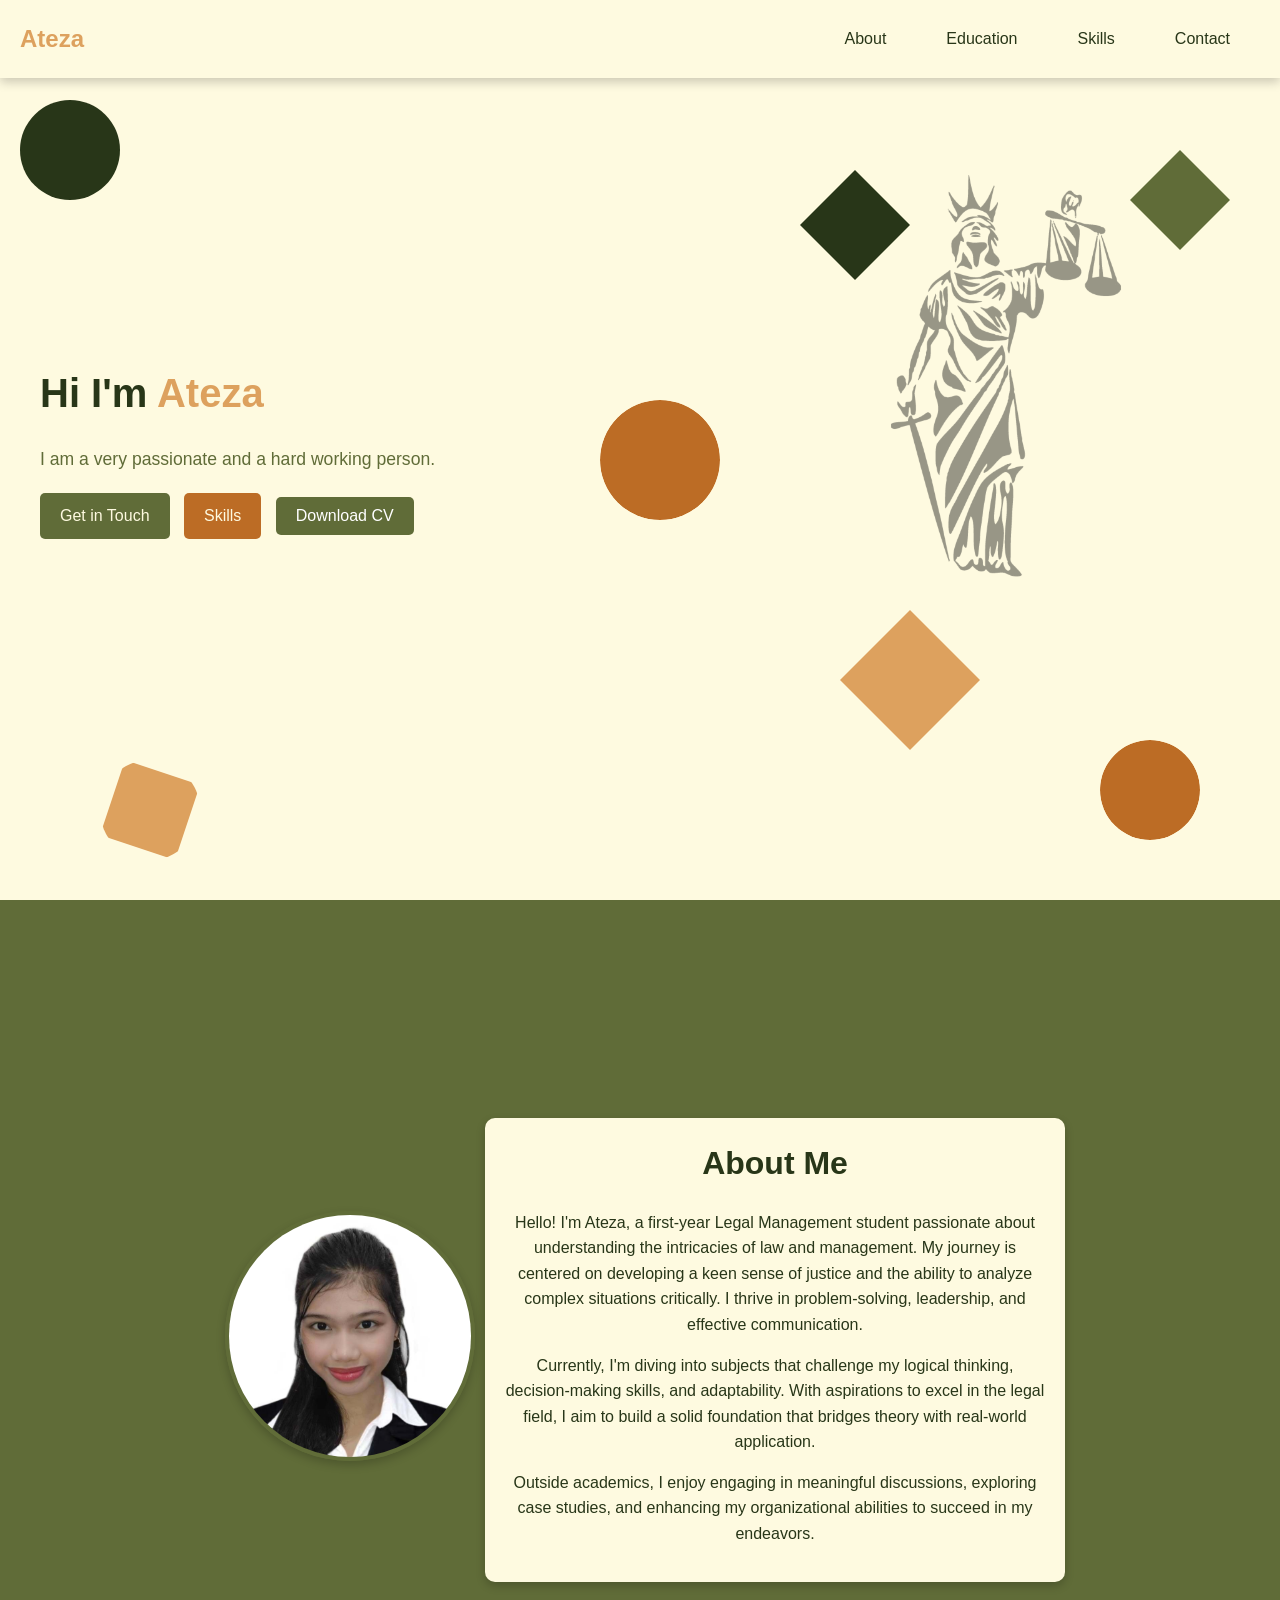
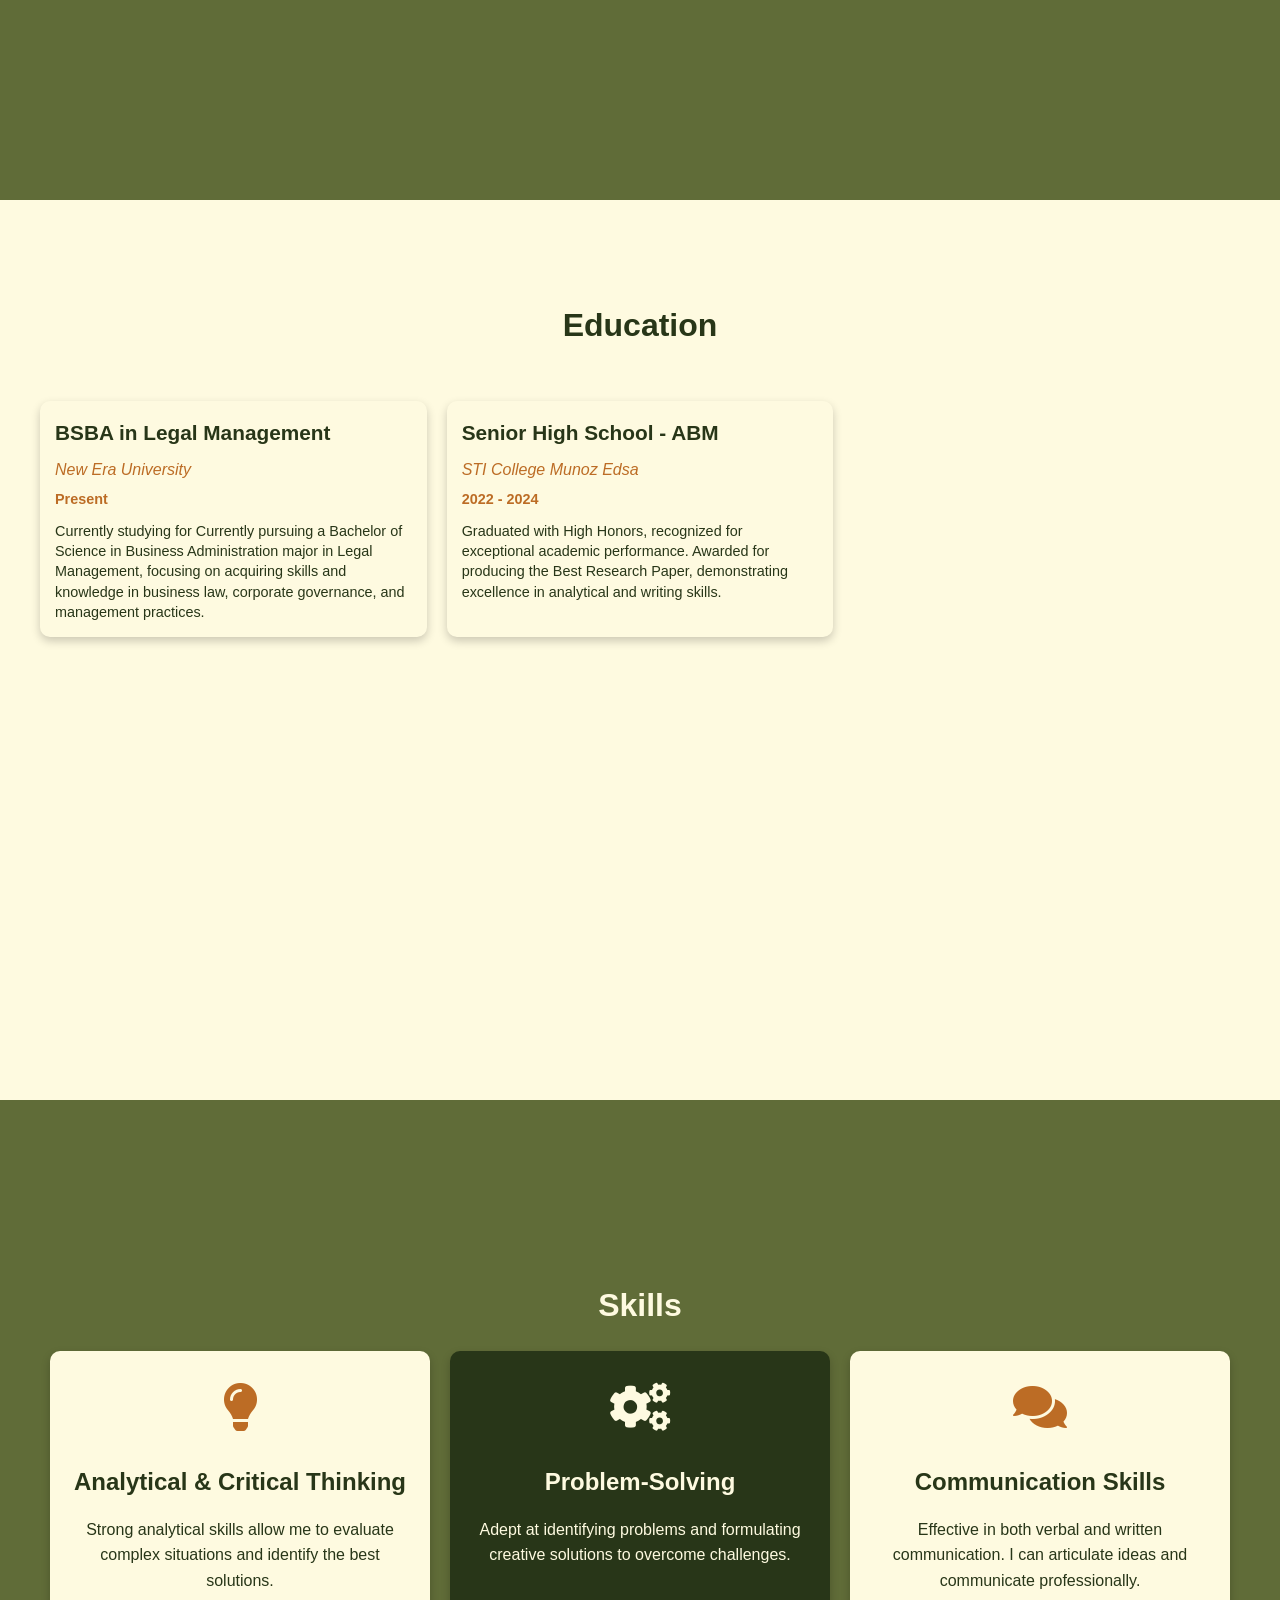
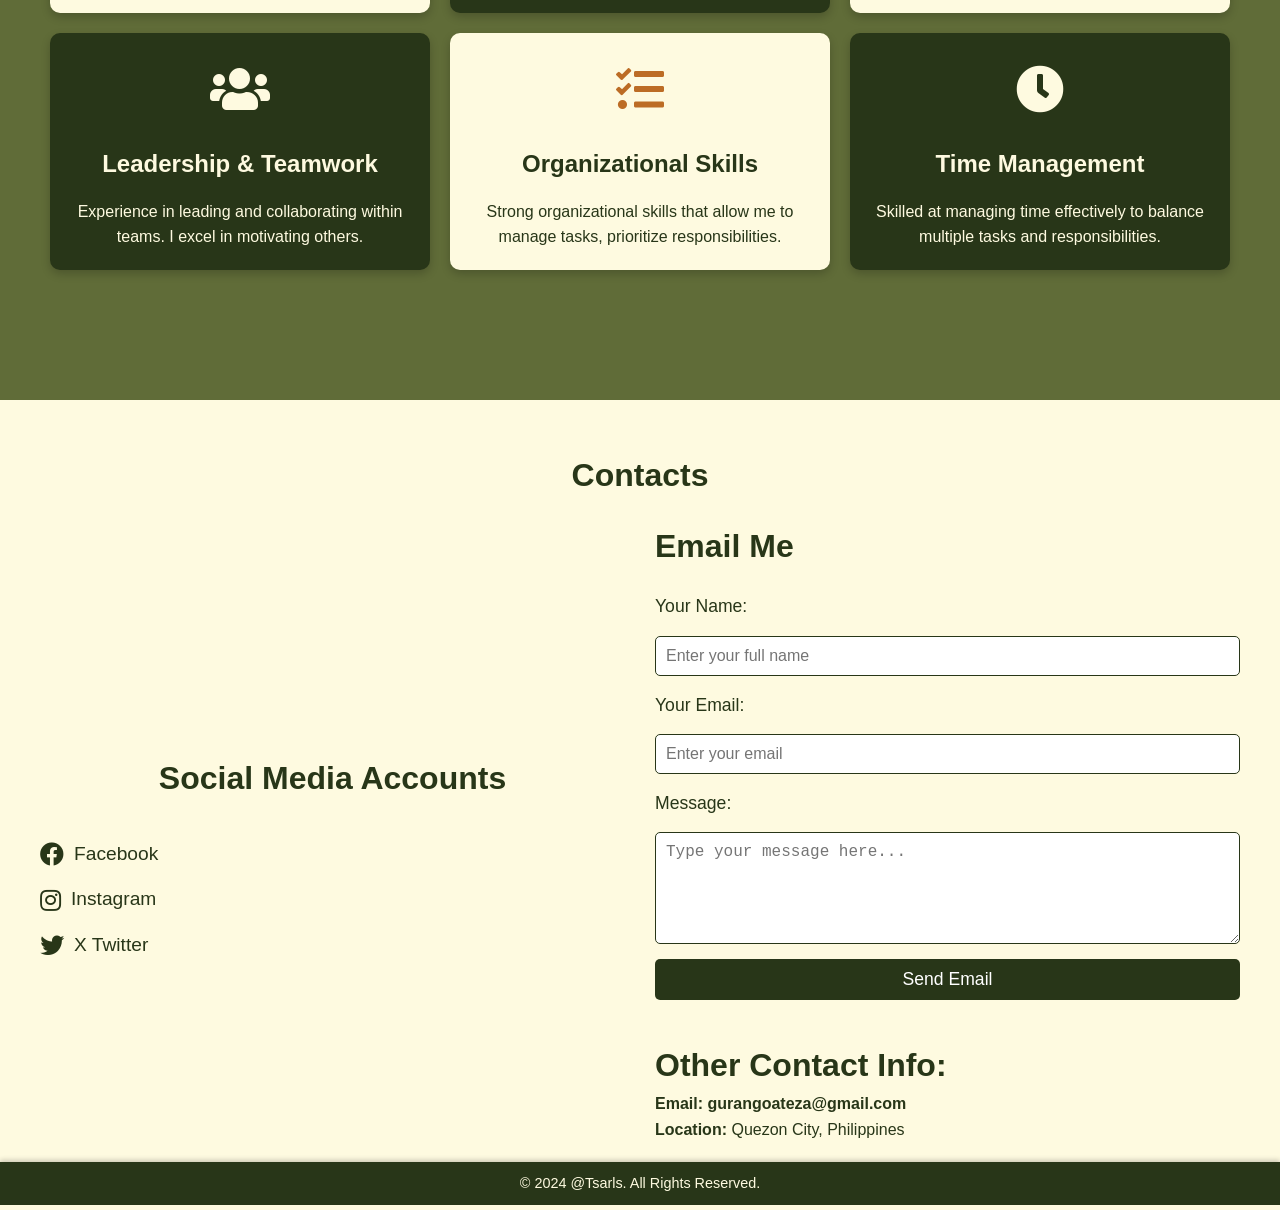
==== commit 47737e22: "Update index.html Signed-off-by: keinnnn26 <gurangoateza@gmail.com>" ====
--- a/index.html
+++ b/index.html
@@ -158,10 +158,10 @@
         <!-- Left: Social Media Accounts -->
         <div class="social-links">
             <h2>Social Media Accounts</h2>
-            <a href="https://facebook.com" target="_blank" class="social-icon">
+            <a href="https://www.facebook.com/atezahahahah" target="_blank" class="social-icon">
                 <i class="fab fa-facebook"></i> Facebook
             </a>
-            <a href="https://instagram.com" target="_blank" class="social-icon">
+            <a href="https://www.instagram.com/keeeiinnnn/profilecard/?igsh=MTF6dDJtejI3MmF1Zw==" target="_blank" class="social-icon">
                 <i class="fab fa-instagram"></i> Instagram
             </a>
             <a href="https://twitter.com" target="_blank" class="social-icon">
@@ -205,4 +205,4 @@
 <script src="assets/js/script.js"></script>
 <script src="https://cdn.emailjs.com/dist/email.min.js"></script>
 </body>
-</html>+</html>
--- a/assets/css/style.css
+++ b/assets/css/style.css
@@ -410,12 +410,13 @@
 
 /* Education Section */
 #education {
-    height: 100vh; 
-    padding: 50px; 
+    height: auto; /* Adjust to content for smaller screens */
+    padding: 50px 20px;
     background: var(--cream);
     color: var(--green-dark);
     text-align: center;
     box-sizing: border-box; 
+    min-height: 100vh;
 }
 
 #education h2 {
@@ -429,7 +430,7 @@
     max-width: 100%; 
     margin: 0 auto;
     display: grid;
-    grid-template-columns: 1fr;
+    grid-template-columns: repeat(3, 1fr); 
     gap: 20px;
     padding: 0 20px; 
 }
@@ -474,26 +475,52 @@
     line-height: 1.4;
 }
 
-/* Media Queries for Responsive Design */
-@media (min-width: 600px) {
+@media (max-width: 992px) {
     .education-container {
-        grid-template-columns: repeat(auto-fit, minmax(300px, 1fr)); 
+        grid-template-columns: repeat(2, 1fr); /* 2 cards per row for tablets */
+        gap: 15px; /* Reduce the gap for smaller screens */
     }
 
     #education h2 {
-        font-size: 2.5rem; 
+        font-size: 1.8rem; /* Reduce title size slightly */
+    }
+}
+
+@media (max-width: 768px) {
+    .education-container {
+        grid-template-columns: 1fr; /* 1 card per row for smaller screens */
     }
 
     .education-card {
-        padding: 10px;
+        padding: 20px; /* Add more padding for readability */
     }
 
     .education-card h3 {
-        font-size: 1.5rem;
+        font-size: 1.2rem;
     }
 
     .education-card .description {
-        font-size: 1rem;
+        font-size: 0.85rem;
+    }
+}
+
+@media (max-width: 480px) {
+    #education h2 {
+        font-size: 1.5rem; /* Further reduce title size for mobile */
+        margin-bottom: 30px;
+    }
+
+    .education-card h3 {
+        font-size: 1rem; /* Smaller heading for mobile */
+    }
+
+    .education-card .description {
+        font-size: 0.8rem; /* Smaller text for mobile readability */
+        line-height: 1.3;
+    }
+
+    .education-container {
+        padding: 0 10px; /* Reduce padding for small screens */
     }
 }
 
@@ -743,6 +770,7 @@
 
 @media screen and (max-width: 768px) {
     .contact-container {
+        padding: 30px;
         grid-template-columns: 1fr; 
         text-align: center;
     }
